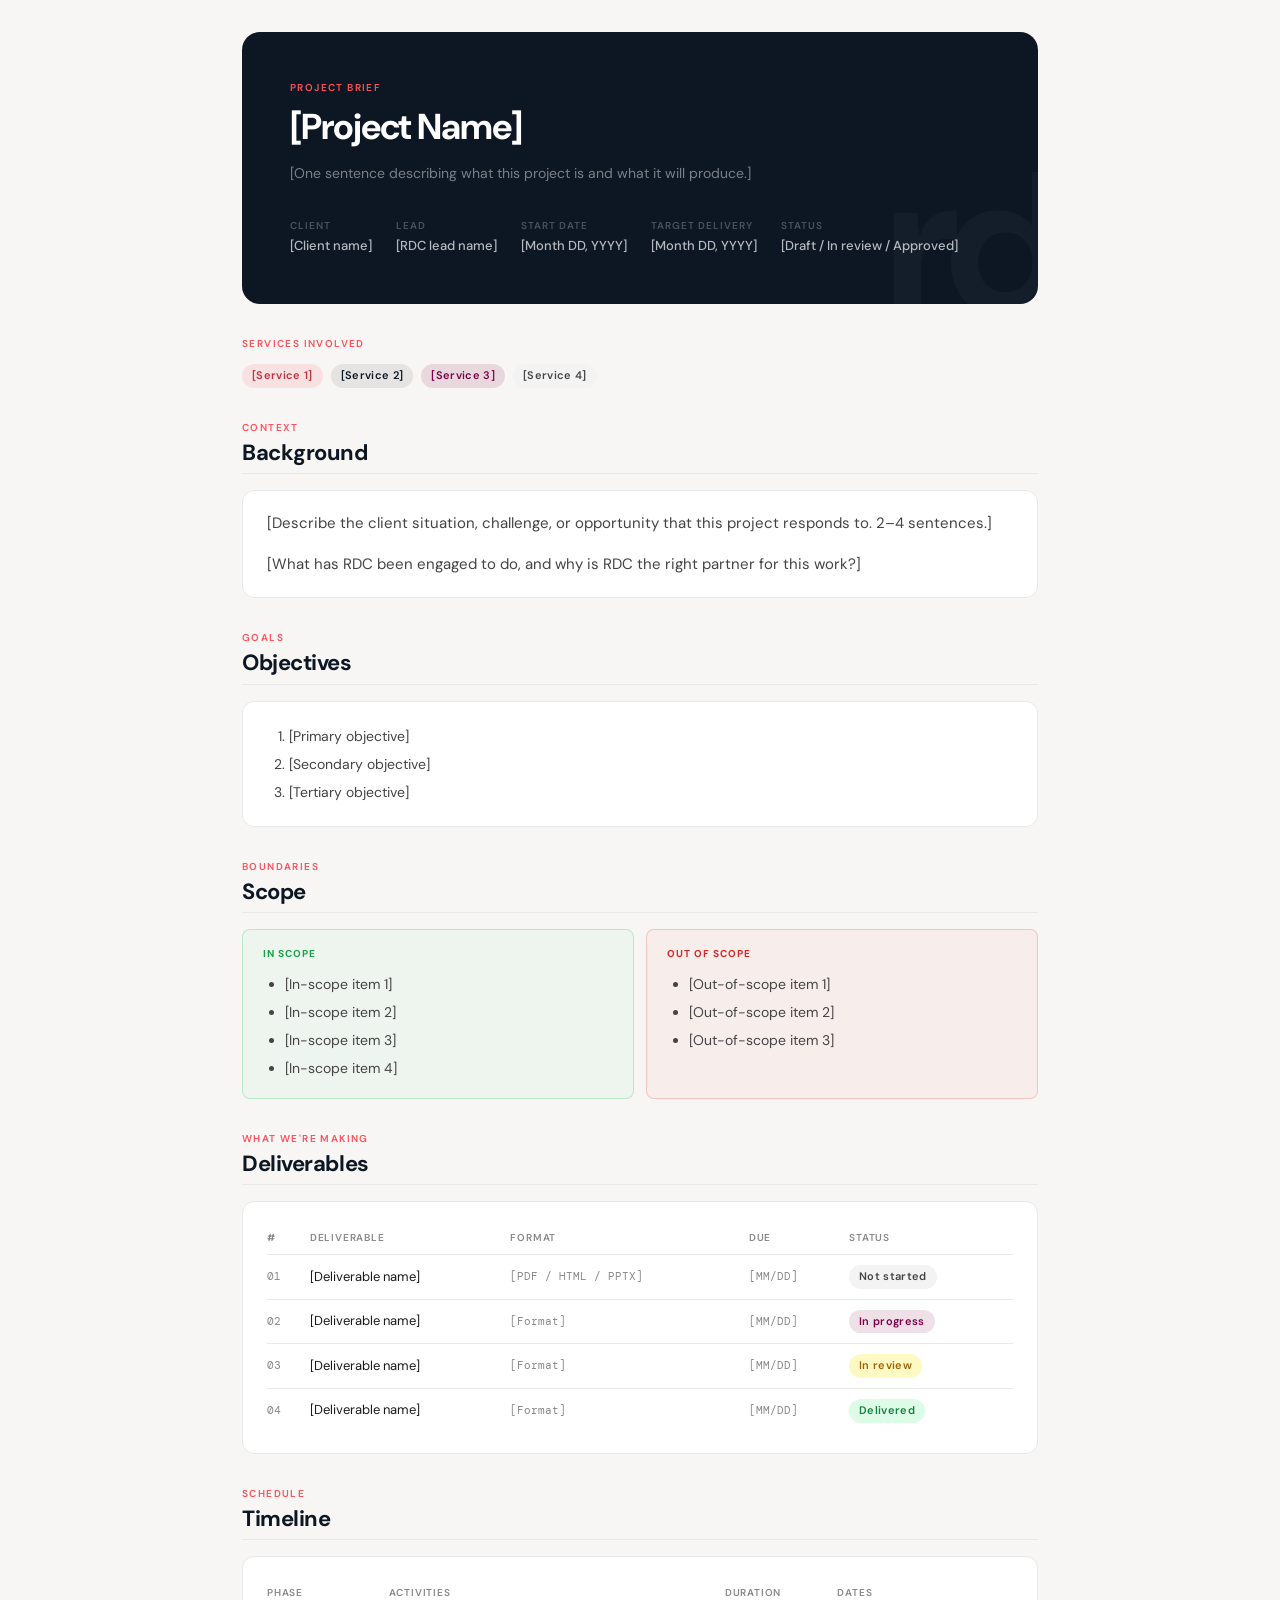
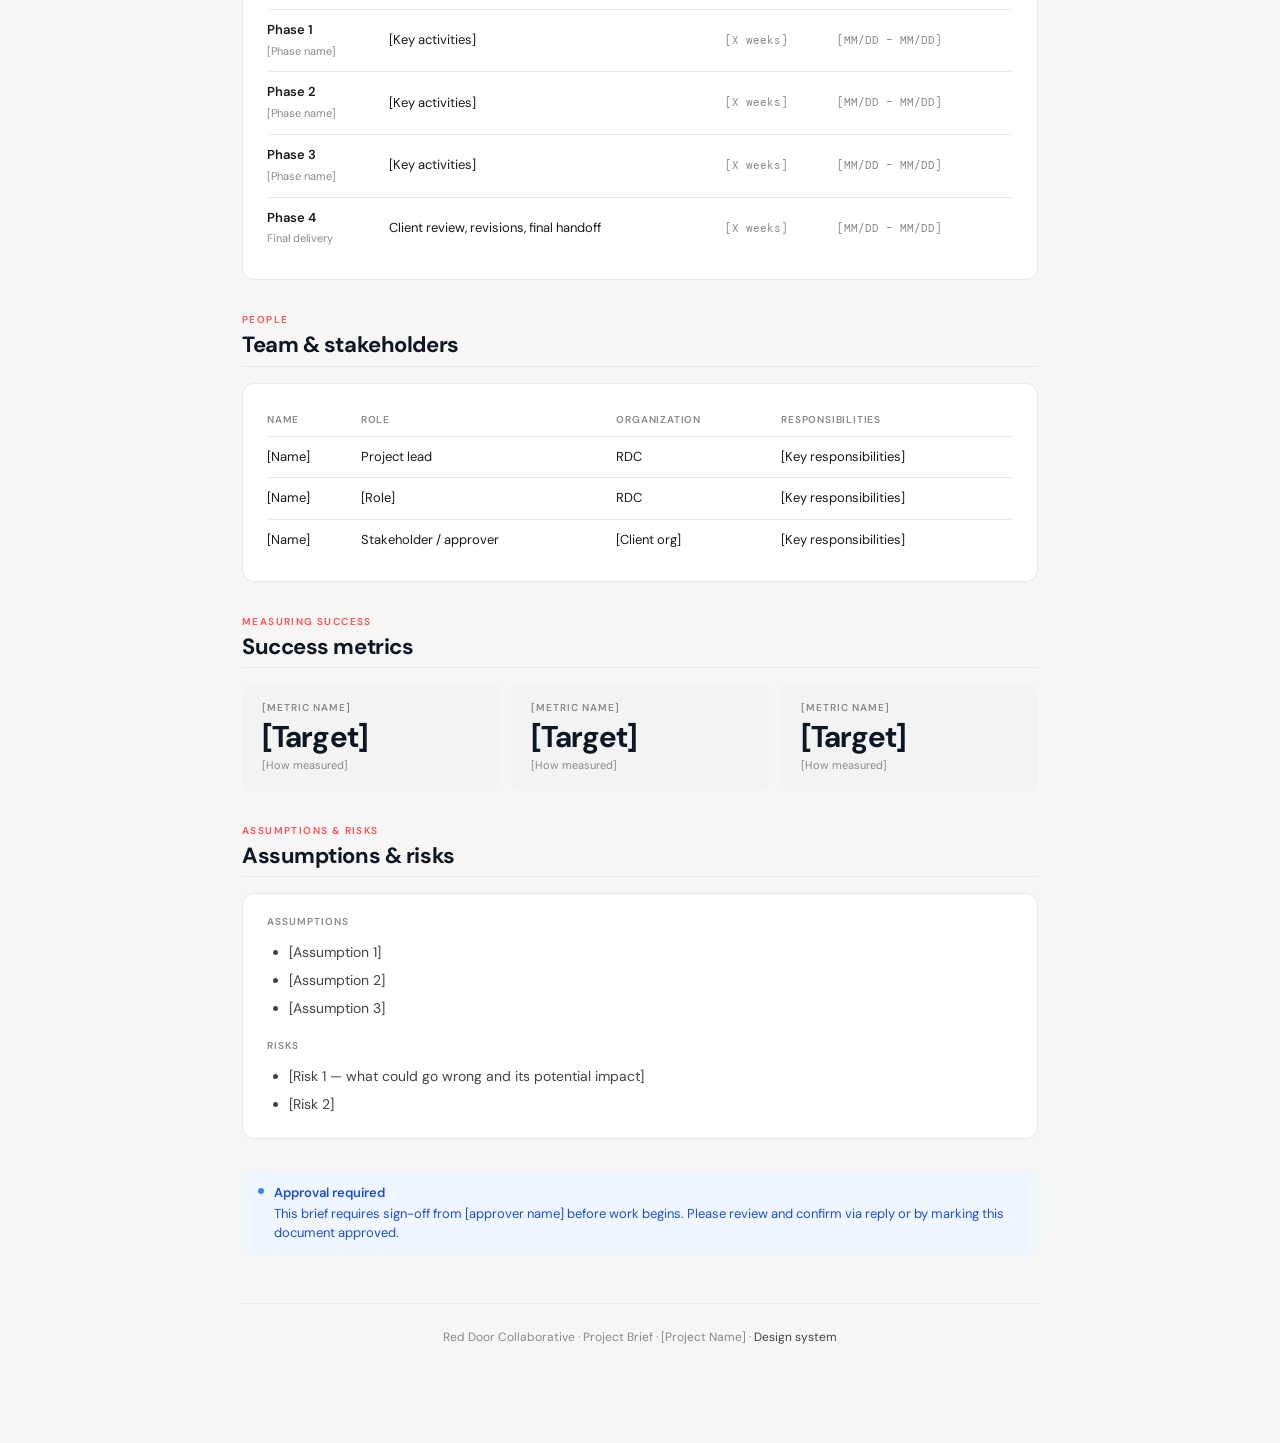
==== templates/brief.html @ 8084f19a "feat: add design system docs and HTML templates" ====
<!DOCTYPE html>
<html lang="en">
<head>
<meta charset="UTF-8">
<meta name="viewport" content="width=device-width, initial-scale=1.0">
<title>[Project Name] — Project Brief · Red Door Collaborative</title>
<link rel="preconnect" href="https://fonts.googleapis.com">
<link rel="preconnect" href="https://fonts.gstatic.com" crossorigin>
<link href="https://fonts.googleapis.com/css2?family=DM+Sans:ital,opsz,wght@0,9..40,300;0,9..40,400;0,9..40,500;0,9..40,600;0,9..40,700;1,9..40,300&family=DM+Mono:wght@400;500&display=swap" rel="stylesheet">
<link rel="stylesheet" href="../css/rdc.css">
</head>
<body>
<div class="wrap-narrow">

  <div class="page-header">
    <div class="eyebrow">Project brief</div>
    <h1 class="page-header-title">[Project Name]</h1>
    <p class="page-header-desc">[One sentence describing what this project is and what it will produce.]</p>
    <div class="header-meta">
      <div class="header-meta-item"><span class="header-meta-label">Client</span><span class="header-meta-value">[Client name]</span></div>
      <div class="header-meta-item"><span class="header-meta-label">Lead</span><span class="header-meta-value">[RDC lead name]</span></div>
      <div class="header-meta-item"><span class="header-meta-label">Start date</span><span class="header-meta-value">[Month DD, YYYY]</span></div>
      <div class="header-meta-item"><span class="header-meta-label">Target delivery</span><span class="header-meta-value">[Month DD, YYYY]</span></div>
      <div class="header-meta-item"><span class="header-meta-label">Status</span><span class="header-meta-value">[Draft / In review / Approved]</span></div>
    </div>
  </div>

  <div style="margin-bottom:var(--space-8);">
    <div class="eyebrow" style="margin-bottom:var(--space-3);">Services involved</div>
    <div class="tag-row">
      <span class="badge badge-coral">[Service 1]</span>
      <span class="badge badge-squid">[Service 2]</span>
      <span class="badge badge-wine">[Service 3]</span>
      <span class="badge badge-neutral">[Service 4]</span>
    </div>
  </div>

  <div class="eyebrow" style="margin-bottom:4px;">Context</div>
  <h2 style="font-size:22px;font-weight:700;color:var(--squid);letter-spacing:-0.02em;margin:0 0 16px;padding-bottom:8px;border-bottom:1px solid var(--gray-200);">Background</h2>
  <div class="card" style="margin-bottom:var(--space-8);">
    <p>[Describe the client situation, challenge, or opportunity that this project responds to. 2–4 sentences.]</p>
    <p>[What has RDC been engaged to do, and why is RDC the right partner for this work?]</p>
  </div>

  <div class="eyebrow" style="margin-bottom:4px;">Goals</div>
  <h2 style="font-size:22px;font-weight:700;color:var(--squid);letter-spacing:-0.02em;margin:0 0 16px;padding-bottom:8px;border-bottom:1px solid var(--gray-200);">Objectives</h2>
  <div class="card" style="margin-bottom:var(--space-8);">
    <ol style="line-height:2.2;">
      <li>[Primary objective]</li>
      <li>[Secondary objective]</li>
      <li>[Tertiary objective]</li>
    </ol>
  </div>

  <div class="eyebrow" style="margin-bottom:4px;">Boundaries</div>
  <h2 style="font-size:22px;font-weight:700;color:var(--squid);letter-spacing:-0.02em;margin:0 0 16px;padding-bottom:8px;border-bottom:1px solid var(--gray-200);">Scope</h2>
  <div class="grid-2" style="margin-bottom:var(--space-8);">
    <div class="do-box">
      <div class="do-label">In scope</div>
      <ul style="line-height:2.1;margin-top:4px;">
        <li>[In-scope item 1]</li>
        <li>[In-scope item 2]</li>
        <li>[In-scope item 3]</li>
        <li>[In-scope item 4]</li>
      </ul>
    </div>
    <div class="dont-box">
      <div class="dont-label">Out of scope</div>
      <ul style="line-height:2.1;margin-top:4px;">
        <li>[Out-of-scope item 1]</li>
        <li>[Out-of-scope item 2]</li>
        <li>[Out-of-scope item 3]</li>
      </ul>
    </div>
  </div>

  <div class="eyebrow" style="margin-bottom:4px;">What we're making</div>
  <h2 style="font-size:22px;font-weight:700;color:var(--squid);letter-spacing:-0.02em;margin:0 0 16px;padding-bottom:8px;border-bottom:1px solid var(--gray-200);">Deliverables</h2>
  <div class="card" style="margin-bottom:var(--space-8);">
    <table class="table-rdc">
      <thead><tr><th>#</th><th>Deliverable</th><th>Format</th><th>Due</th><th>Status</th></tr></thead>
      <tbody>
        <tr><td class="mono">01</td><td>[Deliverable name]</td><td class="mono">[PDF / HTML / PPTX]</td><td class="mono">[MM/DD]</td><td><span class="badge badge-neutral">Not started</span></td></tr>
        <tr><td class="mono">02</td><td>[Deliverable name]</td><td class="mono">[Format]</td><td class="mono">[MM/DD]</td><td><span class="badge badge-wine">In progress</span></td></tr>
        <tr><td class="mono">03</td><td>[Deliverable name]</td><td class="mono">[Format]</td><td class="mono">[MM/DD]</td><td><span class="badge badge-warning">In review</span></td></tr>
        <tr><td class="mono">04</td><td>[Deliverable name]</td><td class="mono">[Format]</td><td class="mono">[MM/DD]</td><td><span class="badge badge-success">Delivered</span></td></tr>
      </tbody>
    </table>
  </div>

  <div class="eyebrow" style="margin-bottom:4px;">Schedule</div>
  <h2 style="font-size:22px;font-weight:700;color:var(--squid);letter-spacing:-0.02em;margin:0 0 16px;padding-bottom:8px;border-bottom:1px solid var(--gray-200);">Timeline</h2>
  <div class="card" style="margin-bottom:var(--space-8);">
    <table class="table-rdc">
      <thead><tr><th>Phase</th><th>Activities</th><th>Duration</th><th>Dates</th></tr></thead>
      <tbody>
        <tr><td><strong>Phase 1</strong><br><span style="font-size:11px;color:var(--gray-500);">[Phase name]</span></td><td>[Key activities]</td><td class="mono">[X weeks]</td><td class="mono">[MM/DD – MM/DD]</td></tr>
        <tr><td><strong>Phase 2</strong><br><span style="font-size:11px;color:var(--gray-500);">[Phase name]</span></td><td>[Key activities]</td><td class="mono">[X weeks]</td><td class="mono">[MM/DD – MM/DD]</td></tr>
        <tr><td><strong>Phase 3</strong><br><span style="font-size:11px;color:var(--gray-500);">[Phase name]</span></td><td>[Key activities]</td><td class="mono">[X weeks]</td><td class="mono">[MM/DD – MM/DD]</td></tr>
        <tr><td><strong>Phase 4</strong><br><span style="font-size:11px;color:var(--gray-500);">Final delivery</span></td><td>Client review, revisions, final handoff</td><td class="mono">[X weeks]</td><td class="mono">[MM/DD – MM/DD]</td></tr>
      </tbody>
    </table>
  </div>

  <div class="eyebrow" style="margin-bottom:4px;">People</div>
  <h2 style="font-size:22px;font-weight:700;color:var(--squid);letter-spacing:-0.02em;margin:0 0 16px;padding-bottom:8px;border-bottom:1px solid var(--gray-200);">Team &amp; stakeholders</h2>
  <div class="card" style="margin-bottom:var(--space-8);">
    <table class="table-rdc">
      <thead><tr><th>Name</th><th>Role</th><th>Organization</th><th>Responsibilities</th></tr></thead>
      <tbody>
        <tr><td>[Name]</td><td>Project lead</td><td>RDC</td><td>[Key responsibilities]</td></tr>
        <tr><td>[Name]</td><td>[Role]</td><td>RDC</td><td>[Key responsibilities]</td></tr>
        <tr><td>[Name]</td><td>Stakeholder / approver</td><td>[Client org]</td><td>[Key responsibilities]</td></tr>
      </tbody>
    </table>
  </div>

  <div class="eyebrow" style="margin-bottom:4px;">Measuring success</div>
  <h2 style="font-size:22px;font-weight:700;color:var(--squid);letter-spacing:-0.02em;margin:0 0 16px;padding-bottom:8px;border-bottom:1px solid var(--gray-200);">Success metrics</h2>
  <div class="grid-3" style="margin-bottom:var(--space-8);">
    <div class="metric-card"><div class="metric-label">[Metric name]</div><div class="metric-value">[Target]</div><div class="metric-sub">[How measured]</div></div>
    <div class="metric-card"><div class="metric-label">[Metric name]</div><div class="metric-value">[Target]</div><div class="metric-sub">[How measured]</div></div>
    <div class="metric-card"><div class="metric-label">[Metric name]</div><div class="metric-value">[Target]</div><div class="metric-sub">[How measured]</div></div>
  </div>

  <div class="eyebrow" style="margin-bottom:4px;">Assumptions &amp; risks</div>
  <h2 style="font-size:22px;font-weight:700;color:var(--squid);letter-spacing:-0.02em;margin:0 0 16px;padding-bottom:8px;border-bottom:1px solid var(--gray-200);">Assumptions &amp; risks</h2>
  <div class="card" style="margin-bottom:var(--space-8);">
    <div style="margin-bottom:var(--space-4);">
      <div style="font-size:10px;font-weight:600;letter-spacing:0.1em;text-transform:uppercase;color:var(--gray-500);margin-bottom:var(--space-2);">Assumptions</div>
      <ul style="line-height:2.1;"><li>[Assumption 1]</li><li>[Assumption 2]</li><li>[Assumption 3]</li></ul>
    </div>
    <div>
      <div style="font-size:10px;font-weight:600;letter-spacing:0.1em;text-transform:uppercase;color:var(--gray-500);margin-bottom:var(--space-2);">Risks</div>
      <ul style="line-height:2.1;"><li>[Risk 1 — what could go wrong and its potential impact]</li><li>[Risk 2]</li></ul>
    </div>
  </div>

  <div class="alert alert-info" style="margin-bottom:var(--space-8);">
    <div class="alert-dot"></div>
    <div class="alert-body">
      <div class="alert-title">Approval required</div>
      This brief requires sign-off from [approver name] before work begins. Please review and confirm via reply or by marking this document approved.
    </div>
  </div>

  <div class="page-footer">
    Red Door Collaborative &middot; Project Brief &middot; [Project Name] &middot; <a href="../index.html">Design system</a>
  </div>

</div>
</body>
</html>
---- css/rdc.css ----
/* ================================================================
   RED DOOR COLLABORATIVE — DESIGN SYSTEM
   rdc.css v1.0

   Usage in any HTML file:
     <link rel="preconnect" href="https://fonts.googleapis.com">
     <link rel="preconnect" href="https://fonts.gstatic.com" crossorigin>
     <link href="https://fonts.googleapis.com/css2?family=DM+Sans:ital,opsz,wght@0,9..40,300;0,9..40,400;0,9..40,500;0,9..40,600;0,9..40,700;1,9..40,300&family=DM+Mono:wght@400;500&display=swap" rel="stylesheet">
     <link rel="stylesheet" href="path/to/css/rdc.css">

   Typeface note:
     Brand typeface is Suisse Int'l (Swiss Typefaces, licensed).
     DM Sans is the approved Google Fonts substitute for HTML deliverables.
     Proxima Nova (Adobe Fonts) is the secondary approved digital face.
================================================================ */


/* ——————————————————————————————————————————
   1. TOKENS
—————————————————————————————————————————— */
:root {
  /* Brand colors */
  --coral:  #FF4F58;
  --squid:  #0D1724;
  --wine:   #7F0046;
  --mist:   #ABDCE0;
  --white:  #FFFFFF;

  /* Neutral scale */
  --gray-50:  #FAFAFA;
  --gray-100: #F3F3F3;
  --gray-200: #E8E8E8;
  --gray-300: #D0D0D0;
  --gray-500: #888888;
  --gray-700: #444444;
  --gray-900: #1A1A1A;

  /* Page background */
  --page-bg: #F7F6F4;

  /* Typography */
  --font-sans: 'DM Sans', 'Suisse Int\'l', system-ui, -apple-system, sans-serif;
  --font-mono: 'DM Mono', 'Suisse Mono', ui-monospace, monospace;

  /* Spacing (8pt base grid, 4px increments) */
  --space-1:  4px;
  --space-2:  8px;
  --space-3:  12px;
  --space-4:  16px;
  --space-5:  20px;
  --space-6:  24px;
  --space-8:  32px;
  --space-10: 40px;
  --space-12: 48px;
  --space-16: 64px;
  --space-20: 80px;
  --space-24: 96px;

  /* Border radius */
  --radius-sm:   4px;
  --radius-md:   8px;
  --radius-lg:   12px;
  --radius-xl:   18px;
  --radius-2xl:  24px;
  --radius-pill: 999px;

  /* Shadows */
  --shadow-sm: 0 1px 3px rgba(13, 23, 36, 0.08);
  --shadow-md: 0 4px 12px rgba(13, 23, 36, 0.10);
  --shadow-lg: 0 8px 24px rgba(13, 23, 36, 0.12);

  /* Layout */
  --sidebar-w:   220px;
  --content-max: 860px;
  --page-max:    1280px;
}


/* ——————————————————————————————————————————
   2. RESET
—————————————————————————————————————————— */
*, *::before, *::after {
  box-sizing: border-box;
  margin: 0;
  padding: 0;
}

html {
  scroll-behavior: smooth;
}


/* ——————————————————————————————————————————
   3. BASE
—————————————————————————————————————————— */
body {
  font-family: var(--font-sans);
  background: var(--page-bg);
  color: var(--gray-900);
  line-height: 1.6;
  min-height: 100vh;
  -webkit-font-smoothing: antialiased;
  -moz-osx-font-smoothing: grayscale;
}


/* ——————————————————————————————————————————
   4. TYPOGRAPHY
—————————————————————————————————————————— */
h1, h2, h3, h4, h5, h6 {
  font-family: var(--font-sans);
  color: var(--squid);
  line-height: 1.15;
  letter-spacing: -0.02em;
  font-weight: 700;
}

h1 { font-size: clamp(28px, 4vw, 42px); }
h2 { font-size: clamp(22px, 3vw, 32px); font-weight: 600; }
h3 { font-size: 20px; font-weight: 600; letter-spacing: -0.01em; }
h4 { font-size: 16px; font-weight: 600; letter-spacing: -0.01em; }
h5 { font-size: 14px; font-weight: 600; letter-spacing: 0; }
h6 {
  font-size: 11px;
  font-weight: 600;
  text-transform: uppercase;
  letter-spacing: 0.1em;
  color: var(--gray-500);
}

p {
  font-size: 15px;
  line-height: 1.7;
  color: var(--gray-700);
}
p + p { margin-top: 1em; }

a {
  color: var(--coral);
  text-decoration: none;
}
a:hover { text-decoration: underline; }

strong { font-weight: 600; color: var(--gray-900); }
em { font-style: italic; }

ul, ol { padding-left: 1.4em; }
li {
  font-size: 14px;
  line-height: 2;
  color: var(--gray-700);
}

code {
  font-family: var(--font-mono);
  font-size: 0.875em;
  background: var(--gray-100);
  border-radius: var(--radius-sm);
  padding: 2px 6px;
  color: var(--wine);
}

pre {
  font-family: var(--font-mono);
  font-size: 13px;
  background: var(--gray-100);
  border-radius: var(--radius-md);
  padding: var(--space-4);
  overflow-x: auto;
  line-height: 1.6;
}

blockquote {
  border-left: 3px solid var(--coral);
  padding: var(--space-2) var(--space-4);
  background: rgba(255, 79, 88, 0.04);
  border-radius: 0 var(--radius-sm) var(--radius-sm) 0;
  font-size: 15px;
  color: var(--gray-700);
  margin: var(--space-4) 0;
}

hr {
  border: none;
  border-top: 1px solid var(--gray-200);
}

/* ——— Typography utilities ——— */

.eyebrow {
  font-size: 10px;
  font-weight: 600;
  letter-spacing: 0.14em;
  text-transform: uppercase;
  color: var(--coral);
}

.mono {
  font-family: var(--font-mono);
  font-size: 11px;
  color: var(--gray-500);
}

.text-muted { color: var(--gray-500); }
.text-squid { color: var(--squid); }
.text-coral { color: var(--coral); }
.text-wine  { color: var(--wine); }
.text-sm    { font-size: 13px; }
.text-xs    { font-size: 11px; }


/* ——————————————————————————————————————————
   5. LAYOUT
—————————————————————————————————————————— */

/* Centered wrapper */
.wrap {
  max-width: var(--page-max);
  margin: 0 auto;
  padding: var(--space-8) var(--space-8) var(--space-24);
}

.wrap-narrow {
  max-width: var(--content-max);
  margin: 0 auto;
  padding: var(--space-8) var(--space-8) var(--space-24);
}

/* Sidebar layout — for long-form documents */
.sidebar {
  position: fixed;
  top: 0; left: 0;
  width: var(--sidebar-w);
  height: 100vh;
  background: var(--squid);
  padding: 2rem 1.5rem;
  display: flex;
  flex-direction: column;
  overflow-y: auto;
  z-index: 100;
}

.sidebar-content {
  margin-left: var(--sidebar-w);
  width: calc(100% - var(--sidebar-w));
  min-width: 0;
  padding: 3rem 4rem 6rem;
}

.sidebar-inner {
  max-width: var(--content-max);
}

/* Grids */
.grid-2    { display: grid; grid-template-columns: repeat(2, minmax(0, 1fr)); gap: var(--space-3); }
.grid-3    { display: grid; grid-template-columns: repeat(3, minmax(0, 1fr)); gap: var(--space-3); }
.grid-4    { display: grid; grid-template-columns: repeat(4, minmax(0, 1fr)); gap: var(--space-3); }
.grid-auto { display: grid; grid-template-columns: repeat(auto-fit, minmax(280px, 1fr)); gap: var(--space-4); }

/* Flex utilities */
.flex        { display: flex; }
.flex-center { display: flex; align-items: center; }
.gap-2 { gap: var(--space-2); }
.gap-3 { gap: var(--space-3); }
.gap-4 { gap: var(--space-4); }

/* Divider */
.divider {
  border: none;
  border-top: 1px solid var(--gray-200);
  margin: var(--space-12) 0;
}

/* Section structure (for long-form docs) */
.section        { margin-bottom: 5rem; scroll-margin-top: 2rem; }
.section-eyebrow { font-size: 10px; font-weight: 600; letter-spacing: 0.14em; text-transform: uppercase; color: var(--coral); margin-bottom: 0.5rem; }
.section-title  { font-size: 30px; font-weight: 700; letter-spacing: -0.025em; color: var(--squid); margin-bottom: 0.6rem; line-height: 1.1; }
.section-desc   { font-size: 15px; color: var(--gray-500); line-height: 1.7; max-width: 560px; margin-bottom: 2.5rem; }
.subsection       { margin-bottom: 2.5rem; }
.subsection-label { font-size: 10px; font-weight: 600; letter-spacing: 0.1em; text-transform: uppercase; color: var(--gray-500); margin-bottom: 1rem; padding-bottom: 8px; border-bottom: 1px solid var(--gray-200); }


/* ——————————————————————————————————————————
   6. PAGE PATTERNS
—————————————————————————————————————————— */

/* ——— Dark hero header ——— */
.page-header {
  background: var(--squid);
  border-radius: var(--radius-xl);
  padding: 3rem;
  margin-bottom: var(--space-8);
  position: relative;
  overflow: hidden;
}

.page-header::before {
  content: 'rd';
  position: absolute;
  right: -20px;
  bottom: -40px;
  font-size: 200px;
  font-weight: 700;
  color: rgba(255, 255, 255, 0.03);
  letter-spacing: -0.05em;
  line-height: 1;
  pointer-events: none;
  font-family: var(--font-sans);
  user-select: none;
}

.page-header .eyebrow    { color: var(--coral); margin-bottom: 0.75rem; }
.page-header-title       { font-size: clamp(26px, 4vw, 36px); font-weight: 700; letter-spacing: -0.03em; color: #fff; line-height: 1.05; margin-bottom: 1rem; }
.page-header-desc        { font-size: 14px; color: rgba(255, 255, 255, 0.45); line-height: 1.7; max-width: 480px; }

/* Header metadata strip */
.header-meta       { display: flex; gap: 1.5rem; margin-top: 2rem; flex-wrap: wrap; }
.header-meta-item  { display: flex; flex-direction: column; gap: 2px; }
.header-meta-label { font-size: 10px; font-weight: 600; letter-spacing: 0.1em; text-transform: uppercase; color: rgba(255, 255, 255, 0.25); }
.header-meta-value { font-size: 13px; font-weight: 500; color: rgba(255, 255, 255, 0.7); }

/* ——— Logo mark ——— */
.logo-mark {
  width: 36px; height: 36px;
  border-radius: 50%;
  background: var(--wine);
  display: flex; align-items: center; justify-content: center;
  font-size: 13px; font-weight: 700;
  color: var(--coral);
  letter-spacing: -0.02em;
  flex-shrink: 0;
}

.logo-text {
  font-size: 12px;
  font-weight: 600;
  color: rgba(255, 255, 255, 0.9);
  line-height: 1.3;
}

.logo-text span {
  display: block;
  font-weight: 300;
  font-size: 10px;
  color: rgba(255, 255, 255, 0.4);
  letter-spacing: 0.08em;
  text-transform: uppercase;
  margin-top: 1px;
}

/* ——— Sidebar navigation ——— */
.sidebar-logo {
  display: flex; align-items: center; gap: 10px;
  margin-bottom: 2.5rem;
  text-decoration: none;
}
.sidebar-logo:hover { text-decoration: none; }

.sidebar-version {
  margin-top: auto;
  padding-top: 2rem;
  font-size: 10px;
  color: rgba(255, 255, 255, 0.2);
  letter-spacing: 0.05em;
}

.nav-section-label {
  font-size: 9px; font-weight: 600;
  letter-spacing: 0.14em;
  text-transform: uppercase;
  color: rgba(255, 255, 255, 0.25);
  margin: 1.5rem 0 0.5rem;
  padding-left: 2px;
}

.nav-link {
  display: block;
  font-size: 13px; font-weight: 400;
  color: rgba(255, 255, 255, 0.55);
  text-decoration: none;
  padding: 5px 8px;
  border-radius: var(--radius-sm);
  margin-bottom: 1px;
  transition: color 0.15s, background 0.15s;
}

.nav-link:hover {
  color: rgba(255, 255, 255, 0.95);
  background: rgba(255, 255, 255, 0.06);
  text-decoration: none;
}

.nav-link.active {
  color: var(--coral);
  background: rgba(255, 79, 88, 0.12);
  font-weight: 500;
}

/* ——— Page footer ——— */
.page-footer {
  margin-top: var(--space-12);
  padding-top: var(--space-6);
  border-top: 1px solid var(--gray-200);
  font-size: 12px;
  color: var(--gray-500);
  text-align: center;
}
.page-footer a { color: var(--gray-700); }
.page-footer a:hover { color: var(--coral); text-decoration: none; }


/* ——————————————————————————————————————————
   7. COMPONENTS — BUTTONS
—————————————————————————————————————————— */
.btn {
  font-family: var(--font-sans);
  font-size: 13px; font-weight: 600;
  padding: 9px 22px;
  border-radius: var(--radius-pill);
  border: none;
  cursor: pointer;
  letter-spacing: 0.01em;
  transition: transform 0.12s, box-shadow 0.12s, opacity 0.12s;
  display: inline-flex; align-items: center; gap: 6px;
  text-decoration: none;
  white-space: nowrap;
  line-height: 1;
}

.btn:hover { transform: translateY(-1px); box-shadow: var(--shadow-sm); text-decoration: none; }
.btn:active { transform: translateY(0); box-shadow: none; }
.btn:disabled, .btn[disabled] { opacity: 0.45; cursor: not-allowed; transform: none; }

/* Filled variants */
.btn-primary { background: var(--coral); color: #fff; }
.btn-dark    { background: var(--squid); color: #fff; }
.btn-wine    { background: var(--wine);  color: #fff; }

/* Outlined variants */
.btn-outline-coral { background: transparent; color: var(--coral); border: 1.5px solid var(--coral); }
.btn-outline-dark  { background: transparent; color: var(--squid); border: 1.5px solid var(--squid); }
.btn-ghost         { background: transparent; color: var(--gray-500); border: 1px solid var(--gray-300); }

/* Sizes */
.btn-sm { font-size: 11px; padding: 6px 14px; }
.btn-lg { font-size: 15px; padding: 12px 30px; }


/* ——————————————————————————————————————————
   8. COMPONENTS — BADGES & TAGS
—————————————————————————————————————————— */
.badge {
  display: inline-flex; align-items: center;
  font-size: 11px; font-weight: 600;
  padding: 3px 10px;
  border-radius: var(--radius-pill);
  letter-spacing: 0.03em;
}

.badge-coral   { background: rgba(255, 79, 88, 0.12);   color: #C13040; }
.badge-squid   { background: rgba(13, 23, 36, 0.08);    color: var(--squid); }
.badge-wine    { background: rgba(127, 0, 70, 0.12);    color: var(--wine); }
.badge-mist    { background: rgba(171, 220, 224, 0.35); color: #3a7a84; }
.badge-success { background: #dcfce7; color: #15803d; }
.badge-warning { background: #fef9c3; color: #a16207; }
.badge-neutral { background: var(--gray-100); color: var(--gray-700); }

.tag-row { display: flex; flex-wrap: wrap; gap: 8px; }


/* ——————————————————————————————————————————
   9. COMPONENTS — CARDS
—————————————————————————————————————————— */

/* Base card */
.card {
  background: var(--white);
  border: 1px solid var(--gray-200);
  border-radius: var(--radius-lg);
  padding: 1.25rem 1.5rem;
}

/* Doc card — link card with colored top bar */
.doc-card {
  background: var(--white);
  border: 1px solid var(--gray-200);
  border-radius: var(--radius-lg);
  overflow: hidden;
  transition: transform 0.12s, box-shadow 0.12s;
  text-decoration: none;
  color: inherit;
  display: block;
}
.doc-card:hover { transform: translateY(-2px); box-shadow: var(--shadow-md); text-decoration: none; }
.doc-card-bar   { height: 4px; background: var(--coral); }
.doc-card-body  { padding: 20px 24px; }
.doc-card .eyebrow { margin-bottom: 6px; }
.doc-card h3    { margin: 0 0 6px; font-size: 17px; font-weight: 600; color: var(--squid); }
.doc-card p     { margin: 0; font-size: 13px; color: var(--gray-500); line-height: 1.5; }
.doc-card-lock  {
  margin-top: 12px;
  font-size: 11px; font-weight: 600;
  color: var(--gray-700);
  display: inline-flex; align-items: center; gap: 6px;
}
.doc-card-lock::before {
  content: '';
  display: inline-block;
  width: 8px; height: 8px;
  background: var(--coral);
  border-radius: 50%;
}
.doc-card-open::before { background: #15803d; }

/* Content card — editorial use */
.content-card       { background: var(--white); border: 1px solid var(--gray-200); border-radius: var(--radius-lg); overflow: hidden; }
.content-card-bar   { height: 4px; }
.content-card-body  { padding: 1.25rem 1.5rem; }
.content-card-eyebrow { font-size: 10px; font-weight: 600; letter-spacing: 0.1em; text-transform: uppercase; color: var(--coral); margin-bottom: 5px; }
.content-card-title { font-size: 16px; font-weight: 600; letter-spacing: -0.01em; color: var(--squid); margin-bottom: 7px; line-height: 1.3; }
.content-card-copy  { font-size: 13px; color: var(--gray-500); line-height: 1.6; margin-bottom: 1rem; }

/* Metric card — dashboards and summaries */
.metric-card  { background: var(--gray-100); border-radius: var(--radius-md); padding: 1rem 1.25rem; }
.metric-label { font-size: 10px; font-weight: 600; letter-spacing: 0.1em; text-transform: uppercase; color: var(--gray-500); margin-bottom: 6px; }
.metric-value { font-size: 30px; font-weight: 700; letter-spacing: -0.03em; color: var(--squid); line-height: 1; }
.metric-delta { font-size: 11px; font-weight: 600; color: #15803d; margin-top: 5px; }
.metric-sub   { font-size: 11px; color: var(--gray-500); margin-top: 5px; }


/* ——————————————————————————————————————————
   10. COMPONENTS — FORMS
—————————————————————————————————————————— */
.form-group { margin-bottom: var(--space-4); }

.form-label {
  font-size: 12px; font-weight: 600;
  color: var(--gray-500);
  margin-bottom: 5px;
  display: block;
  letter-spacing: 0.02em;
}

.input-rdc {
  font-family: var(--font-sans);
  font-size: 14px;
  width: 100%;
  padding: 9px 14px;
  border: 1px solid var(--gray-300);
  border-radius: var(--radius-md);
  background: var(--white);
  color: var(--gray-900);
  outline: none;
  transition: border-color 0.15s, box-shadow 0.15s;
}
.input-rdc::placeholder { color: var(--gray-300); }
.input-rdc:focus        { border-color: var(--coral); box-shadow: 0 0 0 3px rgba(255, 79, 88, 0.12); }

.select-rdc {
  font-family: var(--font-sans);
  font-size: 14px;
  width: 100%;
  padding: 9px 14px;
  border: 1px solid var(--gray-300);
  border-radius: var(--radius-md);
  background: var(--white);
  color: var(--gray-900);
  outline: none;
  appearance: none;
  cursor: pointer;
  transition: border-color 0.15s;
}
.select-rdc:focus { border-color: var(--coral); box-shadow: 0 0 0 3px rgba(255, 79, 88, 0.12); }


/* ——————————————————————————————————————————
   11. COMPONENTS — ALERTS
—————————————————————————————————————————— */
.alert {
  display: flex; gap: 10px;
  padding: 12px 16px;
  border-radius: var(--radius-md);
  align-items: flex-start;
}
.alert + .alert { margin-top: 8px; }

.alert-dot   { width: 6px; height: 6px; border-radius: 50%; margin-top: 5px; flex-shrink: 0; }
.alert-body  { font-size: 13px; line-height: 1.5; }
.alert-title { font-weight: 600; margin-bottom: 1px; }

.alert-coral   { background: rgba(255, 79, 88, 0.08); color: #C13040; }
.alert-coral .alert-dot { background: var(--coral); }

.alert-info    { background: #eff6ff; color: #1d4ed8; }
.alert-info .alert-dot { background: #3b82f6; }

.alert-success { background: #f0fdf4; color: #15803d; }
.alert-success .alert-dot { background: #22c55e; }

.alert-warning { background: #fefce8; color: #a16207; }
.alert-warning .alert-dot { background: #eab308; }

/* Banner variant — left border accent */
.alert-banner {
  border-radius: var(--radius-md);
  border-left: 3px solid var(--coral);
  background: rgba(255, 79, 88, 0.06);
  color: #C13040;
  padding: 14px 18px;
  font-size: 14px;
  line-height: 1.6;
}


/* ——————————————————————————————————————————
   12. COMPONENTS — TABLES
—————————————————————————————————————————— */
.table-rdc {
  width: 100%;
  border-collapse: collapse;
  font-size: 13px;
}

.table-rdc th {
  font-size: 10px; font-weight: 600;
  letter-spacing: 0.08em;
  text-transform: uppercase;
  color: var(--gray-500);
  padding: 8px 12px 8px 0;
  border-bottom: 1px solid var(--gray-200);
  text-align: left;
}

.table-rdc td {
  padding: 10px 12px 10px 0;
  border-bottom: 1px solid var(--gray-200);
  vertical-align: middle;
  color: var(--gray-900);
}

.table-rdc tr:last-child td { border-bottom: none; }
.table-rdc .mono { font-family: var(--font-mono); font-size: 11px; color: var(--gray-500); }

/* Striped rows */
.table-rdc.striped tbody tr:nth-child(even) { background: var(--gray-50); }

/* Color dot — used in tables and swatches */
.color-dot {
  width: 14px; height: 14px;
  border-radius: 3px;
  display: inline-block;
  border: 1px solid var(--gray-200);
  vertical-align: middle;
  margin-right: 8px;
}


/* ——————————————————————————————————————————
   13. COMPONENTS — MISC
—————————————————————————————————————————— */

/* Do / Don't guidance boxes */
.do-dont {
  display: grid;
  grid-template-columns: repeat(2, minmax(0, 1fr));
  gap: var(--space-3);
  margin-bottom: var(--space-4);
}
.do-box {
  border-radius: var(--radius-md);
  padding: 1rem 1.25rem;
  border: 1px solid rgba(34, 197, 94, 0.25);
  background: rgba(34, 197, 94, 0.04);
}
.dont-box {
  border-radius: var(--radius-md);
  padding: 1rem 1.25rem;
  border: 1px solid rgba(239, 68, 68, 0.25);
  background: rgba(239, 68, 68, 0.04);
}
.do-label   { font-size: 10px; font-weight: 700; letter-spacing: 0.1em; text-transform: uppercase; color: #16a34a; margin-bottom: 8px; }
.dont-label { font-size: 10px; font-weight: 700; letter-spacing: 0.1em; text-transform: uppercase; color: #dc2626; margin-bottom: 8px; }
.do-box p, .dont-box p { font-size: 13px; color: var(--gray-700); line-height: 1.55; }

/* Asset / file reference rows */
.asset-row {
  display: flex; justify-content: space-between; align-items: center;
  padding: 12px 0;
  border-bottom: 1px solid var(--gray-200);
  gap: 1rem;
}
.asset-row:last-child { border-bottom: none; }
.asset-name   { font-size: 13px; font-weight: 500; color: var(--gray-900); margin-bottom: 2px; }
.asset-format { font-size: 11px; color: var(--gray-500); }
.asset-path   { font-family: var(--font-mono); font-size: 11px; color: var(--gray-300); text-align: right; }

/* Inline status dot */
.status-dot {
  display: inline-block;
  width: 8px; height: 8px;
  border-radius: 50%;
  margin-right: 6px;
  vertical-align: middle;
}
.status-dot-coral   { background: var(--coral); }
.status-dot-success { background: #22c55e; }
.status-dot-warning { background: #eab308; }
.status-dot-muted   { background: var(--gray-300); }


/* ——————————————————————————————————————————
   14. RESPONSIVE
—————————————————————————————————————————— */
@media (max-width: 1024px) {
  .grid-4 { grid-template-columns: repeat(2, minmax(0, 1fr)); }
}

@media (max-width: 768px) {
  .sidebar {
    position: static;
    width: 100%;
    height: auto;
    padding: 1rem 1.5rem;
    flex-direction: row;
    flex-wrap: wrap;
  }
  .sidebar-version { display: none; }
  .sidebar-content {
    margin-left: 0;
    width: 100%;
    padding: 1.5rem;
  }
  .wrap, .wrap-narrow {
    padding: var(--space-4) var(--space-4) var(--space-16);
  }
  .grid-2, .grid-3, .grid-4 { grid-template-columns: 1fr; }
  .grid-auto { grid-template-columns: 1fr; }
  .do-dont { grid-template-columns: 1fr; }
  .page-header { padding: 1.5rem; }
  .page-header-title { font-size: 26px; }
  .header-meta { gap: 1rem; }
}

@media (max-width: 480px) {
  h1 { font-size: 26px; }
  h2 { font-size: 22px; }
  .section-title { font-size: 24px; }
}
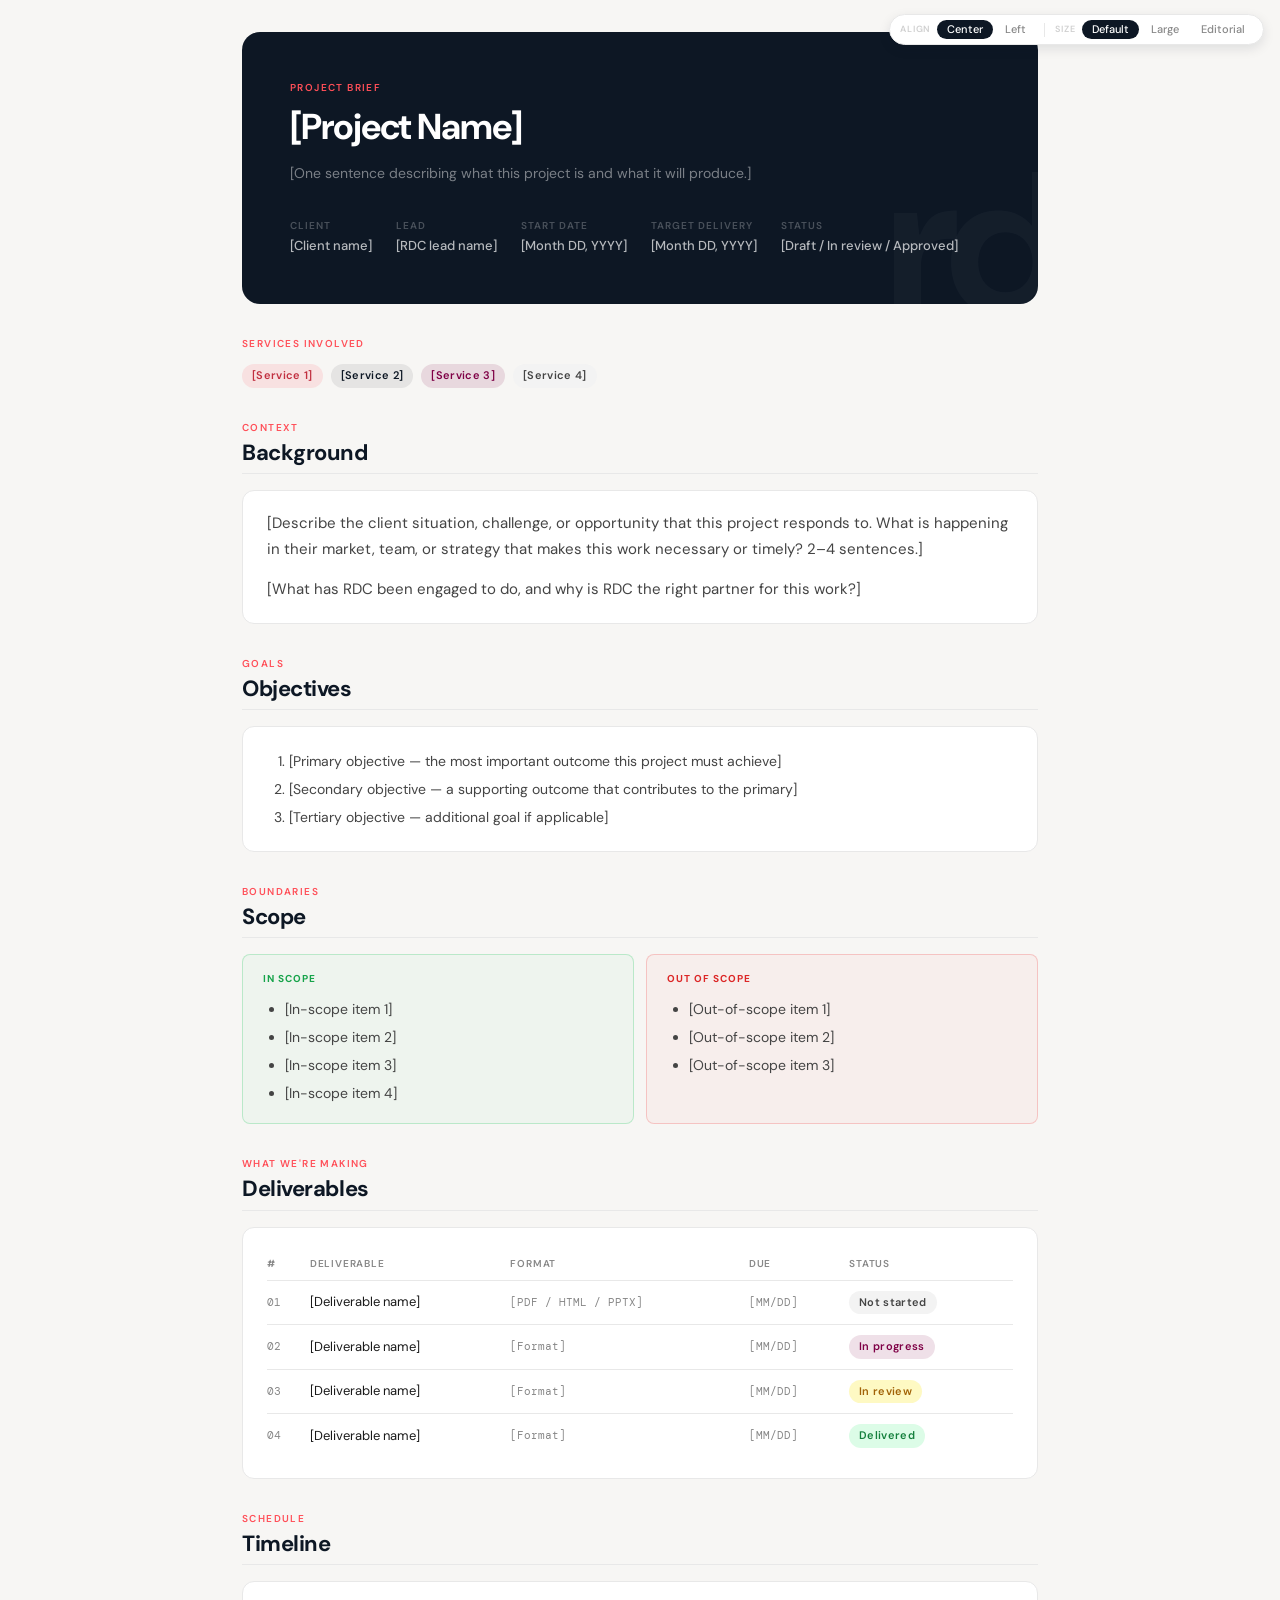
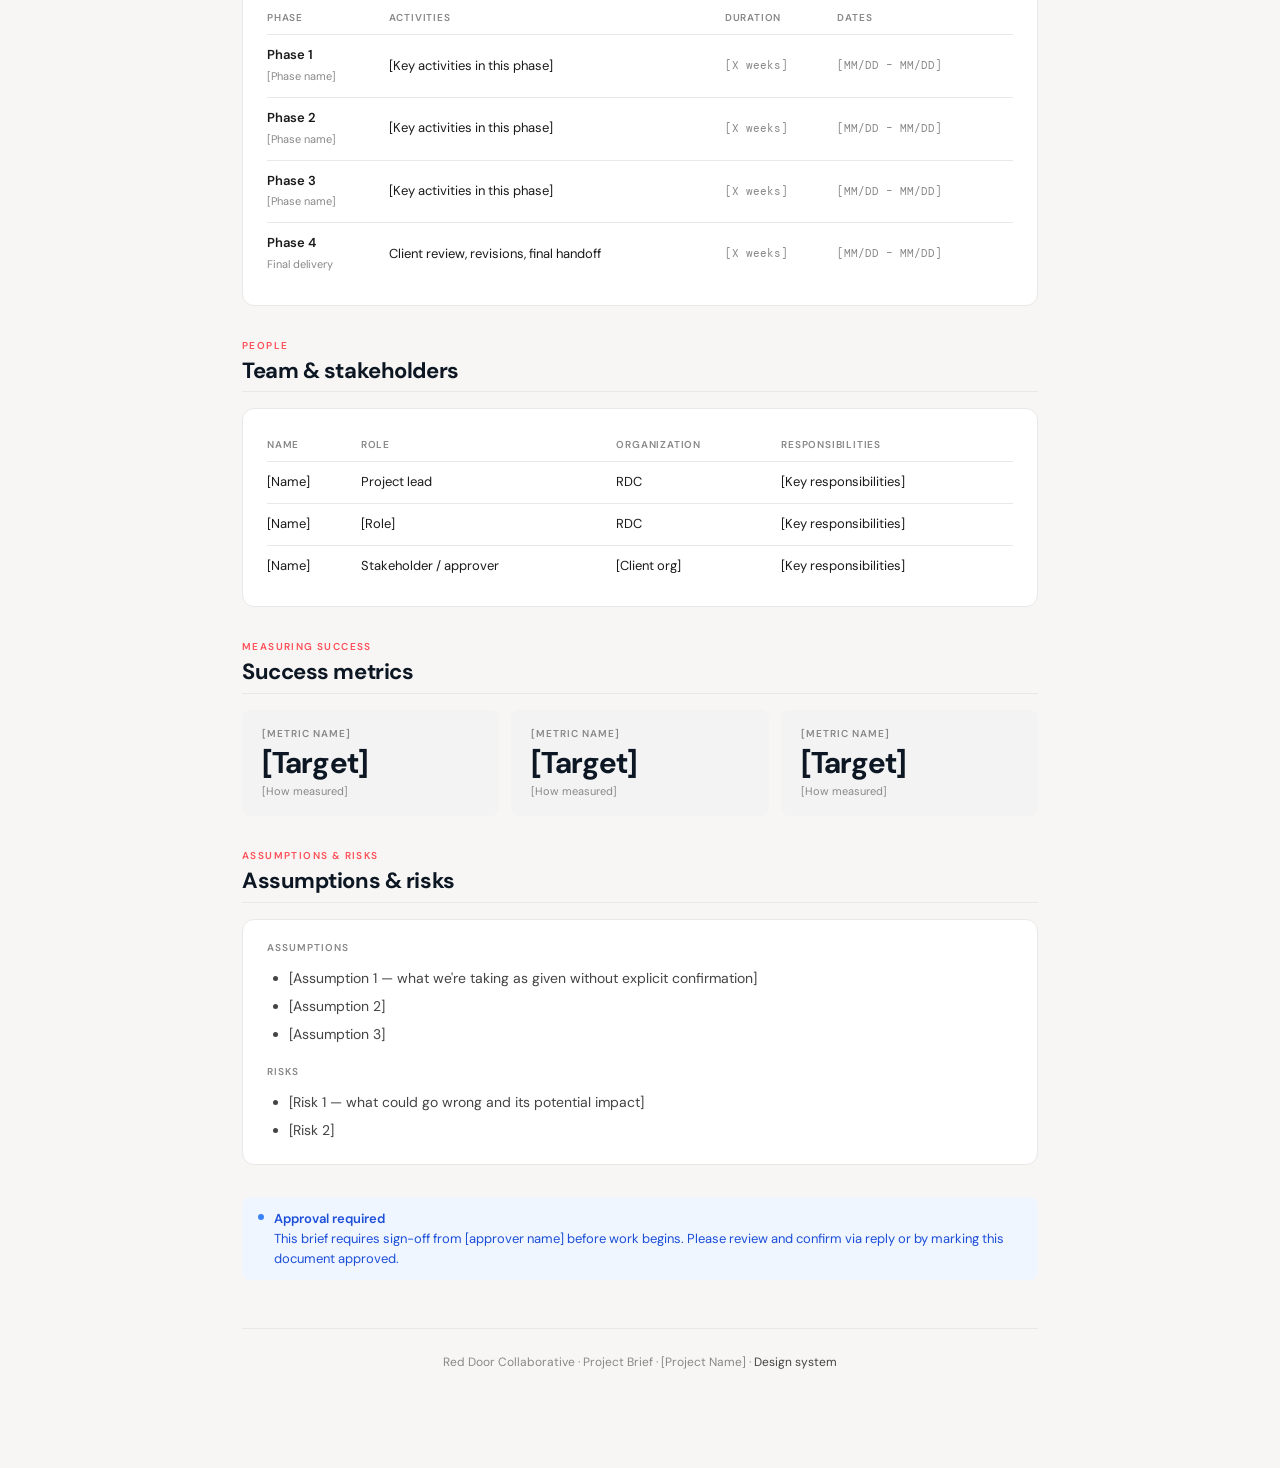
==== commit 4c993fa2: "feat: add layout toggle component + dark mode support - rdc.css: section 15 — .layout-toggle pill ba" ====
--- a/templates/brief.html
+++ b/templates/brief.html
@@ -10,21 +10,60 @@
 <link rel="stylesheet" href="../css/rdc.css">
 </head>
 <body>
+
+<!-- Layout toggle — remove if not needed -->
+<div class="layout-toggle">
+  <div class="layout-toggle-group">
+    <span class="layout-toggle-label">Align</span>
+    <button class="layout-toggle-btn active" data-group="align" data-value="center">Center</button>
+    <button class="layout-toggle-btn" data-group="align" data-value="left">Left</button>
+  </div>
+  <div class="layout-toggle-sep"></div>
+  <div class="layout-toggle-group">
+    <span class="layout-toggle-label">Size</span>
+    <button class="layout-toggle-btn active" data-group="size" data-value="default">Default</button>
+    <button class="layout-toggle-btn" data-group="size" data-value="large">Large</button>
+    <button class="layout-toggle-btn" data-group="size" data-value="editorial">Editorial</button>
+  </div>
+</div>
+
 <div class="wrap-narrow">
 
+  <!-- ============================================================
+       PAGE HEADER
+       Replace [Project Name] and fill in metadata below.
+  ============================================================ -->
   <div class="page-header">
     <div class="eyebrow">Project brief</div>
     <h1 class="page-header-title">[Project Name]</h1>
     <p class="page-header-desc">[One sentence describing what this project is and what it will produce.]</p>
     <div class="header-meta">
-      <div class="header-meta-item"><span class="header-meta-label">Client</span><span class="header-meta-value">[Client name]</span></div>
-      <div class="header-meta-item"><span class="header-meta-label">Lead</span><span class="header-meta-value">[RDC lead name]</span></div>
-      <div class="header-meta-item"><span class="header-meta-label">Start date</span><span class="header-meta-value">[Month DD, YYYY]</span></div>
-      <div class="header-meta-item"><span class="header-meta-label">Target delivery</span><span class="header-meta-value">[Month DD, YYYY]</span></div>
-      <div class="header-meta-item"><span class="header-meta-label">Status</span><span class="header-meta-value">[Draft / In review / Approved]</span></div>
-    </div>
-  </div>
-
+      <div class="header-meta-item">
+        <span class="header-meta-label">Client</span>
+        <span class="header-meta-value">[Client name]</span>
+      </div>
+      <div class="header-meta-item">
+        <span class="header-meta-label">Lead</span>
+        <span class="header-meta-value">[RDC lead name]</span>
+      </div>
+      <div class="header-meta-item">
+        <span class="header-meta-label">Start date</span>
+        <span class="header-meta-value">[Month DD, YYYY]</span>
+      </div>
+      <div class="header-meta-item">
+        <span class="header-meta-label">Target delivery</span>
+        <span class="header-meta-value">[Month DD, YYYY]</span>
+      </div>
+      <div class="header-meta-item">
+        <span class="header-meta-label">Status</span>
+        <span class="header-meta-value">[Draft / In review / Approved]</span>
+      </div>
+    </div>
+  </div>
+
+  <!-- ============================================================
+       SERVICES / TAGS
+  ============================================================ -->
   <div style="margin-bottom:var(--space-8);">
     <div class="eyebrow" style="margin-bottom:var(--space-3);">Services involved</div>
     <div class="tag-row">
@@ -35,25 +74,37 @@
     </div>
   </div>
 
+  <!-- ============================================================
+       BACKGROUND
+  ============================================================ -->
   <div class="eyebrow" style="margin-bottom:4px;">Context</div>
   <h2 style="font-size:22px;font-weight:700;color:var(--squid);letter-spacing:-0.02em;margin:0 0 16px;padding-bottom:8px;border-bottom:1px solid var(--gray-200);">Background</h2>
-  <div class="card" style="margin-bottom:var(--space-8);">
-    <p>[Describe the client situation, challenge, or opportunity that this project responds to. 2–4 sentences.]</p>
+
+  <div class="card" style="margin-bottom:var(--space-8);">
+    <p>[Describe the client situation, challenge, or opportunity that this project responds to. What is happening in their market, team, or strategy that makes this work necessary or timely? 2–4 sentences.]</p>
     <p>[What has RDC been engaged to do, and why is RDC the right partner for this work?]</p>
   </div>
 
+  <!-- ============================================================
+       OBJECTIVES
+  ============================================================ -->
   <div class="eyebrow" style="margin-bottom:4px;">Goals</div>
   <h2 style="font-size:22px;font-weight:700;color:var(--squid);letter-spacing:-0.02em;margin:0 0 16px;padding-bottom:8px;border-bottom:1px solid var(--gray-200);">Objectives</h2>
+
   <div class="card" style="margin-bottom:var(--space-8);">
     <ol style="line-height:2.2;">
-      <li>[Primary objective]</li>
-      <li>[Secondary objective]</li>
-      <li>[Tertiary objective]</li>
+      <li>[Primary objective — the most important outcome this project must achieve]</li>
+      <li>[Secondary objective — a supporting outcome that contributes to the primary]</li>
+      <li>[Tertiary objective — additional goal if applicable]</li>
     </ol>
   </div>
 
+  <!-- ============================================================
+       SCOPE
+  ============================================================ -->
   <div class="eyebrow" style="margin-bottom:4px;">Boundaries</div>
   <h2 style="font-size:22px;font-weight:700;color:var(--squid);letter-spacing:-0.02em;margin:0 0 16px;padding-bottom:8px;border-bottom:1px solid var(--gray-200);">Scope</h2>
+
   <div class="grid-2" style="margin-bottom:var(--space-8);">
     <div class="do-box">
       <div class="do-label">In scope</div>
@@ -74,68 +125,181 @@
     </div>
   </div>
 
+  <!-- ============================================================
+       DELIVERABLES
+  ============================================================ -->
   <div class="eyebrow" style="margin-bottom:4px;">What we're making</div>
   <h2 style="font-size:22px;font-weight:700;color:var(--squid);letter-spacing:-0.02em;margin:0 0 16px;padding-bottom:8px;border-bottom:1px solid var(--gray-200);">Deliverables</h2>
+
   <div class="card" style="margin-bottom:var(--space-8);">
     <table class="table-rdc">
-      <thead><tr><th>#</th><th>Deliverable</th><th>Format</th><th>Due</th><th>Status</th></tr></thead>
+      <thead>
+        <tr>
+          <th>#</th>
+          <th>Deliverable</th>
+          <th>Format</th>
+          <th>Due</th>
+          <th>Status</th>
+        </tr>
+      </thead>
       <tbody>
-        <tr><td class="mono">01</td><td>[Deliverable name]</td><td class="mono">[PDF / HTML / PPTX]</td><td class="mono">[MM/DD]</td><td><span class="badge badge-neutral">Not started</span></td></tr>
-        <tr><td class="mono">02</td><td>[Deliverable name]</td><td class="mono">[Format]</td><td class="mono">[MM/DD]</td><td><span class="badge badge-wine">In progress</span></td></tr>
-        <tr><td class="mono">03</td><td>[Deliverable name]</td><td class="mono">[Format]</td><td class="mono">[MM/DD]</td><td><span class="badge badge-warning">In review</span></td></tr>
-        <tr><td class="mono">04</td><td>[Deliverable name]</td><td class="mono">[Format]</td><td class="mono">[MM/DD]</td><td><span class="badge badge-success">Delivered</span></td></tr>
+        <tr>
+          <td class="mono">01</td>
+          <td>[Deliverable name]</td>
+          <td class="mono">[PDF / HTML / PPTX]</td>
+          <td class="mono">[MM/DD]</td>
+          <td><span class="badge badge-neutral">Not started</span></td>
+        </tr>
+        <tr>
+          <td class="mono">02</td>
+          <td>[Deliverable name]</td>
+          <td class="mono">[Format]</td>
+          <td class="mono">[MM/DD]</td>
+          <td><span class="badge badge-wine">In progress</span></td>
+        </tr>
+        <tr>
+          <td class="mono">03</td>
+          <td>[Deliverable name]</td>
+          <td class="mono">[Format]</td>
+          <td class="mono">[MM/DD]</td>
+          <td><span class="badge badge-warning">In review</span></td>
+        </tr>
+        <tr>
+          <td class="mono">04</td>
+          <td>[Deliverable name]</td>
+          <td class="mono">[Format]</td>
+          <td class="mono">[MM/DD]</td>
+          <td><span class="badge badge-success">Delivered</span></td>
+        </tr>
       </tbody>
     </table>
   </div>
 
+  <!-- ============================================================
+       TIMELINE
+  ============================================================ -->
   <div class="eyebrow" style="margin-bottom:4px;">Schedule</div>
   <h2 style="font-size:22px;font-weight:700;color:var(--squid);letter-spacing:-0.02em;margin:0 0 16px;padding-bottom:8px;border-bottom:1px solid var(--gray-200);">Timeline</h2>
+
   <div class="card" style="margin-bottom:var(--space-8);">
     <table class="table-rdc">
-      <thead><tr><th>Phase</th><th>Activities</th><th>Duration</th><th>Dates</th></tr></thead>
+      <thead>
+        <tr><th>Phase</th><th>Activities</th><th>Duration</th><th>Dates</th></tr>
+      </thead>
       <tbody>
-        <tr><td><strong>Phase 1</strong><br><span style="font-size:11px;color:var(--gray-500);">[Phase name]</span></td><td>[Key activities]</td><td class="mono">[X weeks]</td><td class="mono">[MM/DD – MM/DD]</td></tr>
-        <tr><td><strong>Phase 2</strong><br><span style="font-size:11px;color:var(--gray-500);">[Phase name]</span></td><td>[Key activities]</td><td class="mono">[X weeks]</td><td class="mono">[MM/DD – MM/DD]</td></tr>
-        <tr><td><strong>Phase 3</strong><br><span style="font-size:11px;color:var(--gray-500);">[Phase name]</span></td><td>[Key activities]</td><td class="mono">[X weeks]</td><td class="mono">[MM/DD – MM/DD]</td></tr>
-        <tr><td><strong>Phase 4</strong><br><span style="font-size:11px;color:var(--gray-500);">Final delivery</span></td><td>Client review, revisions, final handoff</td><td class="mono">[X weeks]</td><td class="mono">[MM/DD – MM/DD]</td></tr>
+        <tr>
+          <td><strong>Phase 1</strong><br><span style="font-size:11px;color:var(--gray-500);">[Phase name]</span></td>
+          <td>[Key activities in this phase]</td>
+          <td class="mono">[X weeks]</td>
+          <td class="mono">[MM/DD – MM/DD]</td>
+        </tr>
+        <tr>
+          <td><strong>Phase 2</strong><br><span style="font-size:11px;color:var(--gray-500);">[Phase name]</span></td>
+          <td>[Key activities in this phase]</td>
+          <td class="mono">[X weeks]</td>
+          <td class="mono">[MM/DD – MM/DD]</td>
+        </tr>
+        <tr>
+          <td><strong>Phase 3</strong><br><span style="font-size:11px;color:var(--gray-500);">[Phase name]</span></td>
+          <td>[Key activities in this phase]</td>
+          <td class="mono">[X weeks]</td>
+          <td class="mono">[MM/DD – MM/DD]</td>
+        </tr>
+        <tr>
+          <td><strong>Phase 4</strong><br><span style="font-size:11px;color:var(--gray-500);">Final delivery</span></td>
+          <td>Client review, revisions, final handoff</td>
+          <td class="mono">[X weeks]</td>
+          <td class="mono">[MM/DD – MM/DD]</td>
+        </tr>
       </tbody>
     </table>
   </div>
 
+  <!-- ============================================================
+       TEAM & STAKEHOLDERS
+  ============================================================ -->
   <div class="eyebrow" style="margin-bottom:4px;">People</div>
   <h2 style="font-size:22px;font-weight:700;color:var(--squid);letter-spacing:-0.02em;margin:0 0 16px;padding-bottom:8px;border-bottom:1px solid var(--gray-200);">Team &amp; stakeholders</h2>
+
   <div class="card" style="margin-bottom:var(--space-8);">
     <table class="table-rdc">
-      <thead><tr><th>Name</th><th>Role</th><th>Organization</th><th>Responsibilities</th></tr></thead>
+      <thead>
+        <tr><th>Name</th><th>Role</th><th>Organization</th><th>Responsibilities</th></tr>
+      </thead>
       <tbody>
-        <tr><td>[Name]</td><td>Project lead</td><td>RDC</td><td>[Key responsibilities]</td></tr>
-        <tr><td>[Name]</td><td>[Role]</td><td>RDC</td><td>[Key responsibilities]</td></tr>
-        <tr><td>[Name]</td><td>Stakeholder / approver</td><td>[Client org]</td><td>[Key responsibilities]</td></tr>
+        <tr>
+          <td>[Name]</td>
+          <td>Project lead</td>
+          <td>RDC</td>
+          <td>[Key responsibilities]</td>
+        </tr>
+        <tr>
+          <td>[Name]</td>
+          <td>[Role]</td>
+          <td>RDC</td>
+          <td>[Key responsibilities]</td>
+        </tr>
+        <tr>
+          <td>[Name]</td>
+          <td>Stakeholder / approver</td>
+          <td>[Client org]</td>
+          <td>[Key responsibilities]</td>
+        </tr>
       </tbody>
     </table>
   </div>
 
+  <!-- ============================================================
+       SUCCESS METRICS
+  ============================================================ -->
   <div class="eyebrow" style="margin-bottom:4px;">Measuring success</div>
   <h2 style="font-size:22px;font-weight:700;color:var(--squid);letter-spacing:-0.02em;margin:0 0 16px;padding-bottom:8px;border-bottom:1px solid var(--gray-200);">Success metrics</h2>
+
   <div class="grid-3" style="margin-bottom:var(--space-8);">
-    <div class="metric-card"><div class="metric-label">[Metric name]</div><div class="metric-value">[Target]</div><div class="metric-sub">[How measured]</div></div>
-    <div class="metric-card"><div class="metric-label">[Metric name]</div><div class="metric-value">[Target]</div><div class="metric-sub">[How measured]</div></div>
-    <div class="metric-card"><div class="metric-label">[Metric name]</div><div class="metric-value">[Target]</div><div class="metric-sub">[How measured]</div></div>
-  </div>
-
+    <div class="metric-card">
+      <div class="metric-label">[Metric name]</div>
+      <div class="metric-value">[Target]</div>
+      <div class="metric-sub">[How measured]</div>
+    </div>
+    <div class="metric-card">
+      <div class="metric-label">[Metric name]</div>
+      <div class="metric-value">[Target]</div>
+      <div class="metric-sub">[How measured]</div>
+    </div>
+    <div class="metric-card">
+      <div class="metric-label">[Metric name]</div>
+      <div class="metric-value">[Target]</div>
+      <div class="metric-sub">[How measured]</div>
+    </div>
+  </div>
+
+  <!-- ============================================================
+       ASSUMPTIONS & RISKS (optional)
+  ============================================================ -->
   <div class="eyebrow" style="margin-bottom:4px;">Assumptions &amp; risks</div>
   <h2 style="font-size:22px;font-weight:700;color:var(--squid);letter-spacing:-0.02em;margin:0 0 16px;padding-bottom:8px;border-bottom:1px solid var(--gray-200);">Assumptions &amp; risks</h2>
+
   <div class="card" style="margin-bottom:var(--space-8);">
     <div style="margin-bottom:var(--space-4);">
       <div style="font-size:10px;font-weight:600;letter-spacing:0.1em;text-transform:uppercase;color:var(--gray-500);margin-bottom:var(--space-2);">Assumptions</div>
-      <ul style="line-height:2.1;"><li>[Assumption 1]</li><li>[Assumption 2]</li><li>[Assumption 3]</li></ul>
+      <ul style="line-height:2.1;">
+        <li>[Assumption 1 — what we're taking as given without explicit confirmation]</li>
+        <li>[Assumption 2]</li>
+        <li>[Assumption 3]</li>
+      </ul>
     </div>
     <div>
       <div style="font-size:10px;font-weight:600;letter-spacing:0.1em;text-transform:uppercase;color:var(--gray-500);margin-bottom:var(--space-2);">Risks</div>
-      <ul style="line-height:2.1;"><li>[Risk 1 — what could go wrong and its potential impact]</li><li>[Risk 2]</li></ul>
-    </div>
-  </div>
-
+      <ul style="line-height:2.1;">
+        <li>[Risk 1 — what could go wrong and its potential impact]</li>
+        <li>[Risk 2]</li>
+      </ul>
+    </div>
+  </div>
+
+  <!-- ============================================================
+       APPROVAL
+  ============================================================ -->
   <div class="alert alert-info" style="margin-bottom:var(--space-8);">
     <div class="alert-dot"></div>
     <div class="alert-body">
@@ -149,5 +313,25 @@
   </div>
 
 </div>
+
+<script>
+(function(){
+  document.querySelectorAll('.layout-toggle-btn').forEach(function(btn){
+    btn.addEventListener('click',function(){
+      var g=this.dataset.group,v=this.dataset.value;
+      document.querySelectorAll('.layout-toggle-btn[data-group="'+g+'"]')
+        .forEach(function(b){b.classList.remove('active');});
+      this.classList.add('active');
+      if(g==='align'){
+        document.body.classList.remove('layout-center','layout-left');
+        if(v!=='center') document.body.classList.add('layout-'+v);
+      } else {
+        document.body.classList.remove('size-default','size-large','size-editorial');
+        if(v!=='default') document.body.classList.add('size-'+v);
+      }
+    });
+  });
+})();
+</script>
 </body>
-</html>
+</html>
--- a/css/rdc.css
+++ b/css/rdc.css
@@ -746,3 +746,187 @@
   h2 { font-size: 22px; }
   .section-title { font-size: 24px; }
 }
+
+
+/* ——————————————————————————————————————————
+   15. LAYOUT TOGGLE
+   Floating view-control bar. Add the HTML snippet
+   (from the design system docs) to any page.
+—————————————————————————————————————————— */
+.layout-toggle {
+  position: fixed;
+  top: 14px; right: 16px;
+  z-index: 200;
+  display: flex; align-items: center; gap: 6px;
+  background: var(--white);
+  border: 1px solid var(--gray-200);
+  border-radius: var(--radius-pill);
+  padding: 5px 8px;
+  box-shadow: var(--shadow-md);
+  font-family: var(--font-sans);
+}
+
+.layout-toggle-group { display: flex; align-items: center; gap: 2px; }
+
+.layout-toggle-label {
+  font-size: 9px; font-weight: 600;
+  letter-spacing: 0.1em; text-transform: uppercase;
+  color: var(--gray-300);
+  padding: 0 4px 0 2px;
+  white-space: nowrap;
+}
+
+.layout-toggle-sep {
+  width: 1px; height: 14px;
+  background: var(--gray-200);
+  margin: 0 2px;
+}
+
+.layout-toggle-btn {
+  font-family: var(--font-sans);
+  font-size: 11px; font-weight: 500;
+  padding: 4px 10px;
+  border-radius: var(--radius-pill);
+  border: none; cursor: pointer;
+  background: transparent;
+  color: var(--gray-500);
+  transition: background 0.12s, color 0.12s;
+  line-height: 1;
+  white-space: nowrap;
+}
+
+.layout-toggle-btn:hover {
+  background: var(--gray-100);
+  color: var(--gray-900);
+}
+
+.layout-toggle-btn.active {
+  background: var(--squid);
+  color: #fff;
+}
+
+/* ——— Alignment body classes ——— */
+body.layout-left .wrap,
+body.layout-left .wrap-narrow { margin-left: 0; margin-right: 0; }
+
+/* ——— Size body classes ——— */
+body.size-large p,
+body.size-large li                 { font-size: 17px; }
+body.size-large h2                 { font-size: clamp(24px, 3.2vw, 36px); }
+body.size-large h3                 { font-size: 22px; }
+body.size-large .section-title     { font-size: 34px; }
+body.size-large .page-header-title { font-size: clamp(30px, 4.5vw, 44px); }
+
+body.size-editorial p,
+body.size-editorial li                  { font-size: 19px; line-height: 1.85; }
+body.size-editorial h1                  { font-size: clamp(36px, 5vw, 56px); }
+body.size-editorial h2                  { font-size: clamp(28px, 3.8vw, 42px); }
+body.size-editorial h3                  { font-size: 26px; }
+body.size-editorial .section-title      { font-size: 40px; }
+body.size-editorial .section-desc       { font-size: 17px; }
+body.size-editorial .page-header-desc   { font-size: 16px; line-height: 1.75; }
+body.size-editorial .page-header-title  { font-size: clamp(32px, 5vw, 50px); }
+
+
+/* ——————————————————————————————————————————
+   16. DARK MODE
+   Applied automatically when the OS/browser is set to dark.
+   Brand colors (coral, wine, mist, squid) are unchanged.
+—————————————————————————————————————————— */
+@media (prefers-color-scheme: dark) {
+
+  :root {
+    /* Page hierarchy — darker = deeper layer */
+    --page-bg:  #070d17;   /* Body canvas */
+    --white:    #141e2e;   /* Card surfaces */
+
+    /* Neutral scale */
+    --gray-50:  #111828;
+    --gray-100: #1a2538;
+    --gray-200: rgba(255,255,255,0.08);
+    --gray-300: rgba(255,255,255,0.16);
+    --gray-500: rgba(255,255,255,0.42);
+    --gray-700: rgba(255,255,255,0.68);
+    --gray-900: rgba(255,255,255,0.90);
+
+    /* Shadows */
+    --shadow-sm: 0 1px 3px  rgba(0,0,0,0.45);
+    --shadow-md: 0 4px 12px rgba(0,0,0,0.55);
+    --shadow-lg: 0 8px 24px rgba(0,0,0,0.65);
+  }
+
+  /* Headings default to squid — remap for dark bg */
+  h1, h2, h3, h4 { color: rgba(255,255,255,0.90); }
+  h5             { color: rgba(255,255,255,0.90); }
+  h6             { color: rgba(255,255,255,0.40); }
+
+  strong { color: rgba(255,255,255,0.90); }
+
+  /* Dividers & rules */
+  hr, .divider    { border-top-color: rgba(255,255,255,0.07); }
+
+  /* Inline code */
+  code { background: rgba(255,255,255,0.07); color: var(--mist); }
+  pre  { background: rgba(255,255,255,0.05); }
+
+  blockquote { background: rgba(255,79,88,0.06); }
+
+  /* Page header — add border to distinguish from dark page bg */
+  .page-header { border: 1px solid rgba(255,255,255,0.05); }
+
+  /* Section title (explicitly sets --squid, needs override) */
+  .section-title    { color: rgba(255,255,255,0.90); }
+  .section-desc     { color: rgba(255,255,255,0.42); }
+  .subsection-label { border-bottom-color: rgba(255,255,255,0.07); }
+
+  /* Sidebar — subtle right border to separate from dark content area */
+  .sidebar { border-right: 1px solid rgba(255,255,255,0.05); }
+
+  /* Page footer */
+  .page-footer { border-top-color: rgba(255,255,255,0.07); }
+  .page-footer a { color: rgba(255,255,255,0.50); }
+
+  /* Tables */
+  .table-rdc th,
+  .table-rdc td { border-bottom-color: rgba(255,255,255,0.07); }
+
+  /* Buttons — adjust dark variants for dark bg */
+  .btn-dark { border: 1px solid rgba(255,255,255,0.08); }
+  .btn-outline-dark {
+    color: rgba(255,255,255,0.80);
+    border-color: rgba(255,255,255,0.22);
+  }
+
+  /* Alerts — override hardcoded light backgrounds */
+  .alert-info    { background: rgba(59,130,246,0.12);  color: #93c5fd; }
+  .alert-info .alert-dot { background: #60a5fa; }
+
+  .alert-success { background: rgba(34,197,94,0.10);   color: #86efac; }
+  .alert-success .alert-dot { background: #4ade80; }
+
+  .alert-warning { background: rgba(234,179,8,0.10);   color: #fde68a; }
+  .alert-warning .alert-dot { background: #facc15; }
+
+  .alert-banner  { background: rgba(255,79,88,0.08); }
+
+  /* Badges — override hardcoded light backgrounds */
+  .badge-success { background: rgba(34,197,94,0.15);   color: #4ade80; }
+  .badge-warning { background: rgba(234,179,8,0.13);   color: #fde068; }
+  .badge-neutral { background: rgba(255,255,255,0.08); color: rgba(255,255,255,0.55); }
+  .badge-squid   { background: rgba(255,255,255,0.08); color: rgba(255,255,255,0.70); }
+
+  /* Do / Don't boxes */
+  .do-box   { background: rgba(34,197,94,0.06);  border-color: rgba(34,197,94,0.18); }
+  .dont-box { background: rgba(239,68,68,0.06);  border-color: rgba(239,68,68,0.18); }
+  .do-box p, .dont-box p { color: rgba(255,255,255,0.68); }
+
+  /* Layout toggle — active btn on dark surface */
+  .layout-toggle-btn.active {
+    background: rgba(255,255,255,0.14);
+    color: #fff;
+  }
+  .layout-toggle-btn:hover {
+    background: rgba(255,255,255,0.07);
+    color: rgba(255,255,255,0.90);
+  }
+}
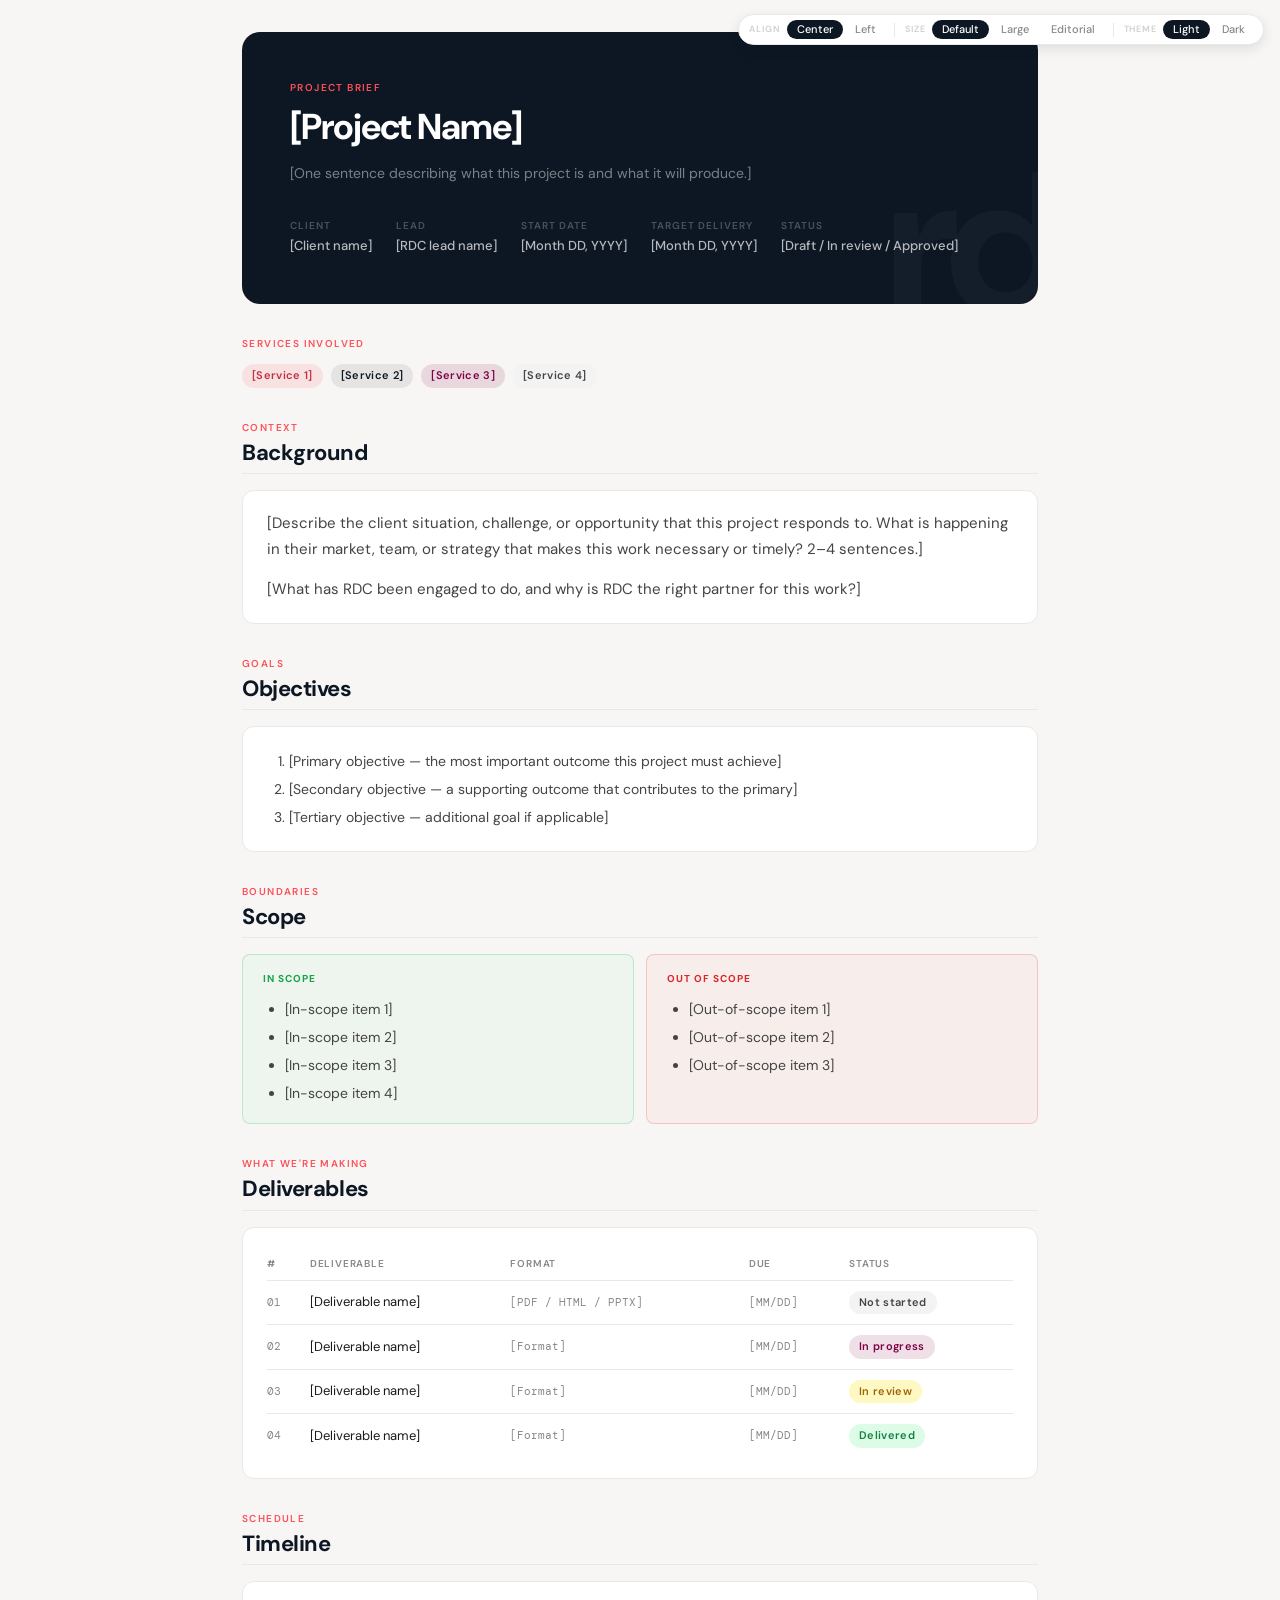
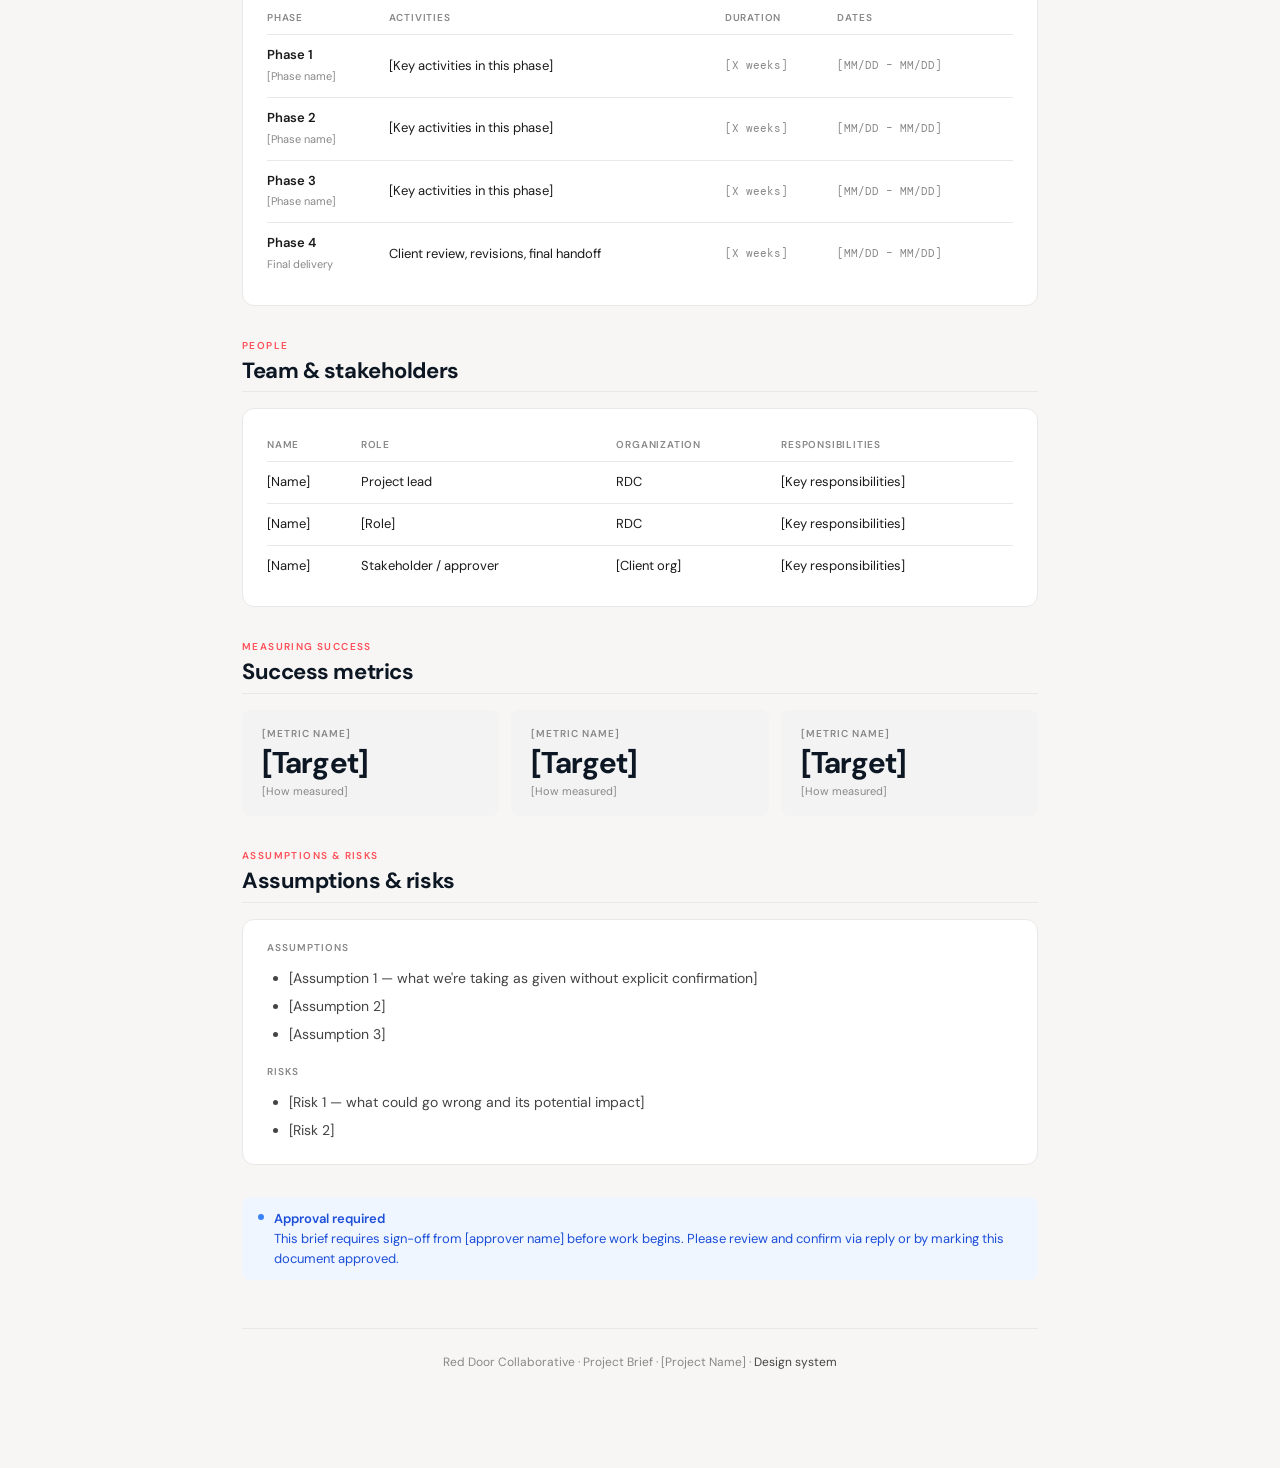
==== commit e93d11c8: "Fix align toggle for sidebar layout; add Light/Dark theme toggle to all pages" ====
--- a/templates/brief.html
+++ b/templates/brief.html
@@ -25,6 +25,12 @@
     <button class="layout-toggle-btn" data-group="size" data-value="large">Large</button>
     <button class="layout-toggle-btn" data-group="size" data-value="editorial">Editorial</button>
   </div>
+  <div class="layout-toggle-sep"></div>
+  <div class="layout-toggle-group">
+    <span class="layout-toggle-label">Theme</span>
+    <button class="layout-toggle-btn" data-group="theme" data-value="light">Light</button>
+    <button class="layout-toggle-btn" data-group="theme" data-value="dark">Dark</button>
+  </div>
 </div>
 
 <div class="wrap-narrow">
@@ -316,15 +322,20 @@
 
 <script>
 (function(){
+  var prefersDark=window.matchMedia('(prefers-color-scheme: dark)').matches;
+  var initBtn=document.querySelector('.layout-toggle-btn[data-group="theme"][data-value="'+(prefersDark?'dark':'light')+'"]');
+  if(initBtn) initBtn.classList.add('active');
   document.querySelectorAll('.layout-toggle-btn').forEach(function(btn){
     btn.addEventListener('click',function(){
       var g=this.dataset.group,v=this.dataset.value;
-      document.querySelectorAll('.layout-toggle-btn[data-group="'+g+'"]')
+      document.querySelectorAll('.layout-toggle-btn[data-group="'+g+'"')
         .forEach(function(b){b.classList.remove('active');});
       this.classList.add('active');
       if(g==='align'){
         document.body.classList.remove('layout-center','layout-left');
         if(v!=='center') document.body.classList.add('layout-'+v);
+      } else if(g==='theme'){
+        document.documentElement.setAttribute('data-theme',v);
       } else {
         document.body.classList.remove('size-default','size-large','size-editorial');
         if(v!=='default') document.body.classList.add('size-'+v);
@@ -334,4 +345,4 @@
 })();
 </script>
 </body>
-</html>+</html>
--- a/css/rdc.css
+++ b/css/rdc.css
@@ -249,6 +249,7 @@
 
 .sidebar-inner {
   max-width: var(--content-max);
+  margin: 0 auto;
 }
 
 /* Grids */
@@ -807,7 +808,8 @@
 
 /* ——— Alignment body classes ——— */
 body.layout-left .wrap,
-body.layout-left .wrap-narrow { margin-left: 0; margin-right: 0; }
+body.layout-left .wrap-narrow,
+body.layout-left .sidebar-inner { margin-left: 0; margin-right: 0; }
 
 /* ——— Size body classes ——— */
 body.size-large p,
@@ -830,17 +832,16 @@
 
 /* ——————————————————————————————————————————
    16. DARK MODE
-   Applied automatically when the OS/browser is set to dark.
+   Applied automatically via OS/browser dark preference.
+   Force override: set data-theme="light" or data-theme="dark" on <html>.
    Brand colors (coral, wine, mist, squid) are unchanged.
 —————————————————————————————————————————— */
+
+/* ——— Auto dark: OS preference, unless forced light ——— */
 @media (prefers-color-scheme: dark) {
-
-  :root {
-    /* Page hierarchy — darker = deeper layer */
-    --page-bg:  #070d17;   /* Body canvas */
-    --white:    #141e2e;   /* Card surfaces */
-
-    /* Neutral scale */
+  html:not([data-theme="light"]) {
+    --page-bg:  #070d17;
+    --white:    #141e2e;
     --gray-50:  #111828;
     --gray-100: #1a2538;
     --gray-200: rgba(255,255,255,0.08);
@@ -848,85 +849,104 @@
     --gray-500: rgba(255,255,255,0.42);
     --gray-700: rgba(255,255,255,0.68);
     --gray-900: rgba(255,255,255,0.90);
-
-    /* Shadows */
     --shadow-sm: 0 1px 3px  rgba(0,0,0,0.45);
     --shadow-md: 0 4px 12px rgba(0,0,0,0.55);
     --shadow-lg: 0 8px 24px rgba(0,0,0,0.65);
   }
-
-  /* Headings default to squid — remap for dark bg */
-  h1, h2, h3, h4 { color: rgba(255,255,255,0.90); }
-  h5             { color: rgba(255,255,255,0.90); }
-  h6             { color: rgba(255,255,255,0.40); }
-
-  strong { color: rgba(255,255,255,0.90); }
-
-  /* Dividers & rules */
-  hr, .divider    { border-top-color: rgba(255,255,255,0.07); }
-
-  /* Inline code */
-  code { background: rgba(255,255,255,0.07); color: var(--mist); }
-  pre  { background: rgba(255,255,255,0.05); }
-
-  blockquote { background: rgba(255,79,88,0.06); }
-
-  /* Page header — add border to distinguish from dark page bg */
-  .page-header { border: 1px solid rgba(255,255,255,0.05); }
-
-  /* Section title (explicitly sets --squid, needs override) */
-  .section-title    { color: rgba(255,255,255,0.90); }
-  .section-desc     { color: rgba(255,255,255,0.42); }
-  .subsection-label { border-bottom-color: rgba(255,255,255,0.07); }
-
-  /* Sidebar — subtle right border to separate from dark content area */
-  .sidebar { border-right: 1px solid rgba(255,255,255,0.05); }
-
-  /* Page footer */
-  .page-footer { border-top-color: rgba(255,255,255,0.07); }
-  .page-footer a { color: rgba(255,255,255,0.50); }
-
-  /* Tables */
-  .table-rdc th,
-  .table-rdc td { border-bottom-color: rgba(255,255,255,0.07); }
-
-  /* Buttons — adjust dark variants for dark bg */
-  .btn-dark { border: 1px solid rgba(255,255,255,0.08); }
-  .btn-outline-dark {
-    color: rgba(255,255,255,0.80);
-    border-color: rgba(255,255,255,0.22);
-  }
-
-  /* Alerts — override hardcoded light backgrounds */
-  .alert-info    { background: rgba(59,130,246,0.12);  color: #93c5fd; }
-  .alert-info .alert-dot { background: #60a5fa; }
-
-  .alert-success { background: rgba(34,197,94,0.10);   color: #86efac; }
-  .alert-success .alert-dot { background: #4ade80; }
-
-  .alert-warning { background: rgba(234,179,8,0.10);   color: #fde68a; }
-  .alert-warning .alert-dot { background: #facc15; }
-
-  .alert-banner  { background: rgba(255,79,88,0.08); }
-
-  /* Badges — override hardcoded light backgrounds */
-  .badge-success { background: rgba(34,197,94,0.15);   color: #4ade80; }
-  .badge-warning { background: rgba(234,179,8,0.13);   color: #fde068; }
-  .badge-neutral { background: rgba(255,255,255,0.08); color: rgba(255,255,255,0.55); }
-  .badge-squid   { background: rgba(255,255,255,0.08); color: rgba(255,255,255,0.70); }
-
-  /* Do / Don't boxes */
-  .do-box   { background: rgba(34,197,94,0.06);  border-color: rgba(34,197,94,0.18); }
-  .dont-box { background: rgba(239,68,68,0.06);  border-color: rgba(239,68,68,0.18); }
-  .do-box p, .dont-box p { color: rgba(255,255,255,0.68); }
-
-  /* Layout toggle — active btn on dark surface */
-  .layout-toggle-btn.active {
-    background: rgba(255,255,255,0.14);
-    color: #fff;
-  }
-  .layout-toggle-btn:hover {
-    background: rgba(255,255,255,0.07);
-    color: rgba(255,255,255,0.90);
-  }
-}+  html:not([data-theme="light"]) h1,
+  html:not([data-theme="light"]) h2,
+  html:not([data-theme="light"]) h3,
+  html:not([data-theme="light"]) h4 { color: rgba(255,255,255,0.90); }
+  html:not([data-theme="light"]) h5 { color: rgba(255,255,255,0.90); }
+  html:not([data-theme="light"]) h6 { color: rgba(255,255,255,0.40); }
+  html:not([data-theme="light"]) strong { color: rgba(255,255,255,0.90); }
+  html:not([data-theme="light"]) hr,
+  html:not([data-theme="light"]) .divider { border-top-color: rgba(255,255,255,0.07); }
+  html:not([data-theme="light"]) code { background: rgba(255,255,255,0.07); color: var(--mist); }
+  html:not([data-theme="light"]) pre  { background: rgba(255,255,255,0.05); }
+  html:not([data-theme="light"]) blockquote { background: rgba(255,79,88,0.06); }
+  html:not([data-theme="light"]) .page-header { border: 1px solid rgba(255,255,255,0.05); }
+  html:not([data-theme="light"]) .section-title    { color: rgba(255,255,255,0.90); }
+  html:not([data-theme="light"]) .section-desc     { color: rgba(255,255,255,0.42); }
+  html:not([data-theme="light"]) .subsection-label { border-bottom-color: rgba(255,255,255,0.07); }
+  html:not([data-theme="light"]) .sidebar { border-right: 1px solid rgba(255,255,255,0.05); }
+  html:not([data-theme="light"]) .page-footer { border-top-color: rgba(255,255,255,0.07); }
+  html:not([data-theme="light"]) .page-footer a { color: rgba(255,255,255,0.50); }
+  html:not([data-theme="light"]) .table-rdc th,
+  html:not([data-theme="light"]) .table-rdc td { border-bottom-color: rgba(255,255,255,0.07); }
+  html:not([data-theme="light"]) .btn-dark { border: 1px solid rgba(255,255,255,0.08); }
+  html:not([data-theme="light"]) .btn-outline-dark { color: rgba(255,255,255,0.80); border-color: rgba(255,255,255,0.22); }
+  html:not([data-theme="light"]) .alert-info    { background: rgba(59,130,246,0.12);  color: #93c5fd; }
+  html:not([data-theme="light"]) .alert-info .alert-dot { background: #60a5fa; }
+  html:not([data-theme="light"]) .alert-success { background: rgba(34,197,94,0.10);   color: #86efac; }
+  html:not([data-theme="light"]) .alert-success .alert-dot { background: #4ade80; }
+  html:not([data-theme="light"]) .alert-warning { background: rgba(234,179,8,0.10);   color: #fde68a; }
+  html:not([data-theme="light"]) .alert-warning .alert-dot { background: #facc15; }
+  html:not([data-theme="light"]) .alert-banner  { background: rgba(255,79,88,0.08); }
+  html:not([data-theme="light"]) .badge-success { background: rgba(34,197,94,0.15);   color: #4ade80; }
+  html:not([data-theme="light"]) .badge-warning { background: rgba(234,179,8,0.13);   color: #fde068; }
+  html:not([data-theme="light"]) .badge-neutral { background: rgba(255,255,255,0.08); color: rgba(255,255,255,0.55); }
+  html:not([data-theme="light"]) .badge-squid   { background: rgba(255,255,255,0.08); color: rgba(255,255,255,0.70); }
+  html:not([data-theme="light"]) .do-box   { background: rgba(34,197,94,0.06);  border-color: rgba(34,197,94,0.18); }
+  html:not([data-theme="light"]) .dont-box { background: rgba(239,68,68,0.06);  border-color: rgba(239,68,68,0.18); }
+  html:not([data-theme="light"]) .do-box p,
+  html:not([data-theme="light"]) .dont-box p { color: rgba(255,255,255,0.68); }
+  html:not([data-theme="light"]) .layout-toggle-btn.active { background: rgba(255,255,255,0.14); color: #fff; }
+  html:not([data-theme="light"]) .layout-toggle-btn:hover  { background: rgba(255,255,255,0.07); color: rgba(255,255,255,0.90); }
+}
+
+/* ——— Forced dark (explicit, overrides OS light preference) ——— */
+html[data-theme="dark"] {
+  --page-bg:  #070d17;
+  --white:    #141e2e;
+  --gray-50:  #111828;
+  --gray-100: #1a2538;
+  --gray-200: rgba(255,255,255,0.08);
+  --gray-300: rgba(255,255,255,0.16);
+  --gray-500: rgba(255,255,255,0.42);
+  --gray-700: rgba(255,255,255,0.68);
+  --gray-900: rgba(255,255,255,0.90);
+  --shadow-sm: 0 1px 3px  rgba(0,0,0,0.45);
+  --shadow-md: 0 4px 12px rgba(0,0,0,0.55);
+  --shadow-lg: 0 8px 24px rgba(0,0,0,0.65);
+}
+html[data-theme="dark"] h1,
+html[data-theme="dark"] h2,
+html[data-theme="dark"] h3,
+html[data-theme="dark"] h4 { color: rgba(255,255,255,0.90); }
+html[data-theme="dark"] h5 { color: rgba(255,255,255,0.90); }
+html[data-theme="dark"] h6 { color: rgba(255,255,255,0.40); }
+html[data-theme="dark"] strong { color: rgba(255,255,255,0.90); }
+html[data-theme="dark"] hr,
+html[data-theme="dark"] .divider { border-top-color: rgba(255,255,255,0.07); }
+html[data-theme="dark"] code { background: rgba(255,255,255,0.07); color: var(--mist); }
+html[data-theme="dark"] pre  { background: rgba(255,255,255,0.05); }
+html[data-theme="dark"] blockquote { background: rgba(255,79,88,0.06); }
+html[data-theme="dark"] .page-header { border: 1px solid rgba(255,255,255,0.05); }
+html[data-theme="dark"] .section-title    { color: rgba(255,255,255,0.90); }
+html[data-theme="dark"] .section-desc     { color: rgba(255,255,255,0.42); }
+html[data-theme="dark"] .subsection-label { border-bottom-color: rgba(255,255,255,0.07); }
+html[data-theme="dark"] .sidebar { border-right: 1px solid rgba(255,255,255,0.05); }
+html[data-theme="dark"] .page-footer { border-top-color: rgba(255,255,255,0.07); }
+html[data-theme="dark"] .page-footer a { color: rgba(255,255,255,0.50); }
+html[data-theme="dark"] .table-rdc th,
+html[data-theme="dark"] .table-rdc td { border-bottom-color: rgba(255,255,255,0.07); }
+html[data-theme="dark"] .btn-dark { border: 1px solid rgba(255,255,255,0.08); }
+html[data-theme="dark"] .btn-outline-dark { color: rgba(255,255,255,0.80); border-color: rgba(255,255,255,0.22); }
+html[data-theme="dark"] .alert-info    { background: rgba(59,130,246,0.12);  color: #93c5fd; }
+html[data-theme="dark"] .alert-info .alert-dot { background: #60a5fa; }
+html[data-theme="dark"] .alert-success { background: rgba(34,197,94,0.10);   color: #86efac; }
+html[data-theme="dark"] .alert-success .alert-dot { background: #4ade80; }
+html[data-theme="dark"] .alert-warning { background: rgba(234,179,8,0.10);   color: #fde68a; }
+html[data-theme="dark"] .alert-warning .alert-dot { background: #facc15; }
+html[data-theme="dark"] .alert-banner  { background: rgba(255,79,88,0.08); }
+html[data-theme="dark"] .badge-success { background: rgba(34,197,94,0.15);   color: #4ade80; }
+html[data-theme="dark"] .badge-warning { background: rgba(234,179,8,0.13);   color: #fde068; }
+html[data-theme="dark"] .badge-neutral { background: rgba(255,255,255,0.08); color: rgba(255,255,255,0.55); }
+html[data-theme="dark"] .badge-squid   { background: rgba(255,255,255,0.08); color: rgba(255,255,255,0.70); }
+html[data-theme="dark"] .do-box   { background: rgba(34,197,94,0.06);  border-color: rgba(34,197,94,0.18); }
+html[data-theme="dark"] .dont-box { background: rgba(239,68,68,0.06);  border-color: rgba(239,68,68,0.18); }
+html[data-theme="dark"] .do-box p,
+html[data-theme="dark"] .dont-box p { color: rgba(255,255,255,0.68); }
+html[data-theme="dark"] .layout-toggle-btn.active { background: rgba(255,255,255,0.14); color: #fff; }
+html[data-theme="dark"] .layout-toggle-btn:hover  { background: rgba(255,255,255,0.07); color: rgba(255,255,255,0.90); }
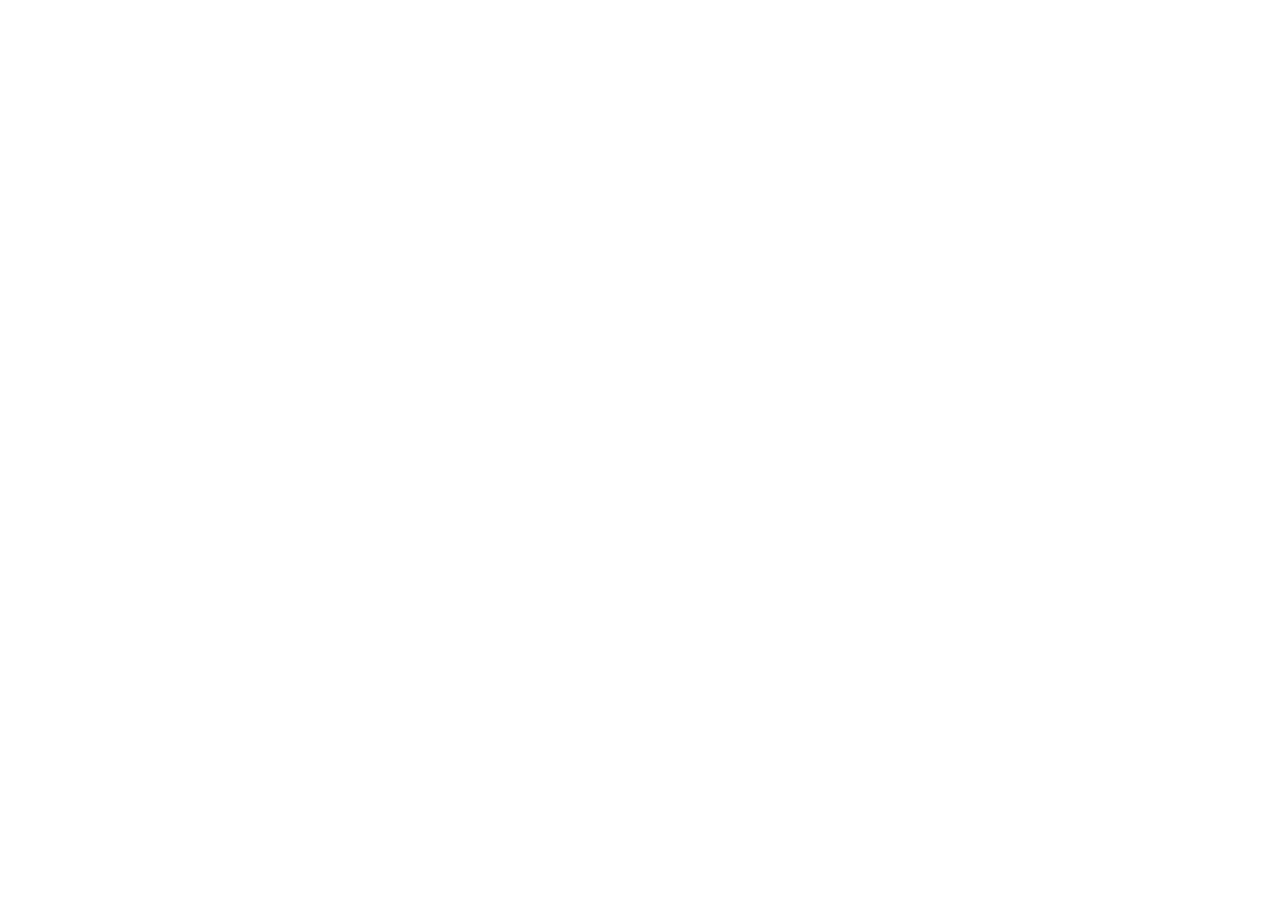
==== commit 3ee9e688: "templates: add FOUC fix, dark-mode contrast, full layout toggle, new document template - hub.html + " ====
--- a/templates/brief.html
+++ b/templates/brief.html
@@ -4,6 +4,8 @@
 <meta charset="UTF-8">
 <meta name="viewport" content="width=device-width, initial-scale=1.0">
 <title>[Project Name] — Project Brief · Red Door Collaborative</title>
+<!-- FOUC prevention: read localStorage before stylesheets paint -->
+<script>(function(){try{var p=JSON.parse(localStorage.getItem('rdc-prefs')||'{}');document.documentElement.setAttribute('data-theme',p.theme||(window.matchMedia('(prefers-color-scheme: dark)').matches?'dark':'light'));}catch(e){}})();<\/script>
 <link rel="preconnect" href="https://fonts.googleapis.com">
 <link rel="preconnect" href="https://fonts.gstatic.com" crossorigin>
 <link href="https://fonts.googleapis.com/css2?family=DM+Sans:ital,opsz,wght@0,9..40,300;0,9..40,400;0,9..40,500;0,9..40,600;0,9..40,700;1,9..40,300&family=DM+Mono:wght@400;500&display=swap" rel="stylesheet">
@@ -11,17 +13,17 @@
 </head>
 <body>
 
-<!-- Layout toggle — remove if not needed -->
+<!-- Layout toggle — include on every page; do not remove -->
 <div class="layout-toggle">
   <div class="layout-toggle-group">
     <span class="layout-toggle-label">Align</span>
-    <button class="layout-toggle-btn active" data-group="align" data-value="center">Center</button>
+    <button class="layout-toggle-btn" data-group="align" data-value="center">Center</button>
     <button class="layout-toggle-btn" data-group="align" data-value="left">Left</button>
   </div>
   <div class="layout-toggle-sep"></div>
   <div class="layout-toggle-group">
     <span class="layout-toggle-label">Size</span>
-    <button class="layout-toggle-btn active" data-group="size" data-value="default">Default</button>
+    <button class="layout-toggle-btn" data-group="size" data-value="default">Default</button>
     <button class="layout-toggle-btn" data-group="size" data-value="large">Large</button>
     <button class="layout-toggle-btn" data-group="size" data-value="editorial">Editorial</button>
   </div>
@@ -84,7 +86,7 @@
        BACKGROUND
   ============================================================ -->
   <div class="eyebrow" style="margin-bottom:4px;">Context</div>
-  <h2 style="font-size:22px;font-weight:700;color:var(--squid);letter-spacing:-0.02em;margin:0 0 16px;padding-bottom:8px;border-bottom:1px solid var(--gray-200);">Background</h2>
+  <h2 style="font-size:22px;font-weight:700;color:var(--gray-900);letter-spacing:-0.02em;margin:0 0 16px;padding-bottom:8px;border-bottom:1px solid var(--gray-200);">Background</h2>
 
   <div class="card" style="margin-bottom:var(--space-8);">
     <p>[Describe the client situation, challenge, or opportunity that this project responds to. What is happening in their market, team, or strategy that makes this work necessary or timely? 2–4 sentences.]</p>
@@ -95,7 +97,7 @@
        OBJECTIVES
   ============================================================ -->
   <div class="eyebrow" style="margin-bottom:4px;">Goals</div>
-  <h2 style="font-size:22px;font-weight:700;color:var(--squid);letter-spacing:-0.02em;margin:0 0 16px;padding-bottom:8px;border-bottom:1px solid var(--gray-200);">Objectives</h2>
+  <h2 style="font-size:22px;font-weight:700;color:var(--gray-900);letter-spacing:-0.02em;margin:0 0 16px;padding-bottom:8px;border-bottom:1px solid var(--gray-200);">Objectives</h2>
 
   <div class="card" style="margin-bottom:var(--space-8);">
     <ol style="line-height:2.2;">
@@ -109,7 +111,7 @@
        SCOPE
   ============================================================ -->
   <div class="eyebrow" style="margin-bottom:4px;">Boundaries</div>
-  <h2 style="font-size:22px;font-weight:700;color:var(--squid);letter-spacing:-0.02em;margin:0 0 16px;padding-bottom:8px;border-bottom:1px solid var(--gray-200);">Scope</h2>
+  <h2 style="font-size:22px;font-weight:700;color:var(--gray-900);letter-spacing:-0.02em;margin:0 0 16px;padding-bottom:8px;border-bottom:1px solid var(--gray-200);">Scope</h2>
 
   <div class="grid-2" style="margin-bottom:var(--space-8);">
     <div class="do-box">
@@ -135,7 +137,7 @@
        DELIVERABLES
   ============================================================ -->
   <div class="eyebrow" style="margin-bottom:4px;">What we're making</div>
-  <h2 style="font-size:22px;font-weight:700;color:var(--squid);letter-spacing:-0.02em;margin:0 0 16px;padding-bottom:8px;border-bottom:1px solid var(--gray-200);">Deliverables</h2>
+  <h2 style="font-size:22px;font-weight:700;color:var(--gray-900);letter-spacing:-0.02em;margin:0 0 16px;padding-bottom:8px;border-bottom:1px solid var(--gray-200);">Deliverables</h2>
 
   <div class="card" style="margin-bottom:var(--space-8);">
     <table class="table-rdc">
@@ -185,7 +187,7 @@
        TIMELINE
   ============================================================ -->
   <div class="eyebrow" style="margin-bottom:4px;">Schedule</div>
-  <h2 style="font-size:22px;font-weight:700;color:var(--squid);letter-spacing:-0.02em;margin:0 0 16px;padding-bottom:8px;border-bottom:1px solid var(--gray-200);">Timeline</h2>
+  <h2 style="font-size:22px;font-weight:700;color:var(--gray-900);letter-spacing:-0.02em;margin:0 0 16px;padding-bottom:8px;border-bottom:1px solid var(--gray-200);">Timeline</h2>
 
   <div class="card" style="margin-bottom:var(--space-8);">
     <table class="table-rdc">
@@ -225,7 +227,7 @@
        TEAM & STAKEHOLDERS
   ============================================================ -->
   <div class="eyebrow" style="margin-bottom:4px;">People</div>
-  <h2 style="font-size:22px;font-weight:700;color:var(--squid);letter-spacing:-0.02em;margin:0 0 16px;padding-bottom:8px;border-bottom:1px solid var(--gray-200);">Team &amp; stakeholders</h2>
+  <h2 style="font-size:22px;font-weight:700;color:var(--gray-900);letter-spacing:-0.02em;margin:0 0 16px;padding-bottom:8px;border-bottom:1px solid var(--gray-200);">Team &amp; stakeholders</h2>
 
   <div class="card" style="margin-bottom:var(--space-8);">
     <table class="table-rdc">
@@ -259,7 +261,7 @@
        SUCCESS METRICS
   ============================================================ -->
   <div class="eyebrow" style="margin-bottom:4px;">Measuring success</div>
-  <h2 style="font-size:22px;font-weight:700;color:var(--squid);letter-spacing:-0.02em;margin:0 0 16px;padding-bottom:8px;border-bottom:1px solid var(--gray-200);">Success metrics</h2>
+  <h2 style="font-size:22px;font-weight:700;color:var(--gray-900);letter-spacing:-0.02em;margin:0 0 16px;padding-bottom:8px;border-bottom:1px solid var(--gray-200);">Success metrics</h2>
 
   <div class="grid-3" style="margin-bottom:var(--space-8);">
     <div class="metric-card">
@@ -283,7 +285,7 @@
        ASSUMPTIONS & RISKS (optional)
   ============================================================ -->
   <div class="eyebrow" style="margin-bottom:4px;">Assumptions &amp; risks</div>
-  <h2 style="font-size:22px;font-weight:700;color:var(--squid);letter-spacing:-0.02em;margin:0 0 16px;padding-bottom:8px;border-bottom:1px solid var(--gray-200);">Assumptions &amp; risks</h2>
+  <h2 style="font-size:22px;font-weight:700;color:var(--gray-900);letter-spacing:-0.02em;margin:0 0 16px;padding-bottom:8px;border-bottom:1px solid var(--gray-200);">Assumptions &amp; risks</h2>
 
   <div class="card" style="margin-bottom:var(--space-8);">
     <div style="margin-bottom:var(--space-4);">
@@ -321,28 +323,31 @@
 </div>
 
 <script>
+/* Layout toggle — reads/writes localStorage 'rdc-prefs' for cross-page persistence */
 (function(){
-  var prefersDark=window.matchMedia('(prefers-color-scheme: dark)').matches;
-  var initBtn=document.querySelector('.layout-toggle-btn[data-group="theme"][data-value="'+(prefersDark?'dark':'light')+'"]');
-  if(initBtn) initBtn.classList.add('active');
+  var prefs={};try{prefs=JSON.parse(localStorage.getItem('rdc-prefs')||'{}');}catch(e){}
+  if(prefs.size&&prefs.size!=='default') document.body.classList.add('size-'+prefs.size);
+  if(prefs.align&&prefs.align!=='center') document.body.classList.add('layout-'+prefs.align);
+  function cur(g){
+    if(g==='theme') return document.documentElement.getAttribute('data-theme')||'light';
+    if(g==='size')  return (Array.from(document.body.classList).find(function(c){return c.startsWith('size-');})||'size-default').replace('size-','');
+    return (Array.from(document.body.classList).find(function(c){return c.startsWith('layout-');})||'layout-center').replace('layout-','');
+  }
+  document.querySelectorAll('.layout-toggle-btn').forEach(function(b){
+    b.classList.toggle('active', b.dataset.value===cur(b.dataset.group));
+  });
   document.querySelectorAll('.layout-toggle-btn').forEach(function(btn){
     btn.addEventListener('click',function(){
       var g=this.dataset.group,v=this.dataset.value;
-      document.querySelectorAll('.layout-toggle-btn[data-group="'+g+'"')
-        .forEach(function(b){b.classList.remove('active');});
+      document.querySelectorAll('.layout-toggle-btn[data-group="'+g+'"]').forEach(function(b){b.classList.remove('active');});
       this.classList.add('active');
-      if(g==='align'){
-        document.body.classList.remove('layout-center','layout-left');
-        if(v!=='center') document.body.classList.add('layout-'+v);
-      } else if(g==='theme'){
-        document.documentElement.setAttribute('data-theme',v);
-      } else {
-        document.body.classList.remove('size-default','size-large','size-editorial');
-        if(v!=='default') document.body.classList.add('size-'+v);
-      }
+      if(g==='theme'){ document.documentElement.setAttribute('data-theme',v); }
+      else if(g==='align'){ document.body.classList.remove('layout-center','layout-left'); if(v!=='center') document.body.classList.add('layout-'+v); }
+      else { document.body.classList.remove('size-default','size-large','size-editorial'); if(v!=='default') document.body.classList.add('size-'+v); }
+      try{var p=JSON.parse(localStorage.getItem('rdc-prefs')||'{}');p[g]=v;localStorage.setItem('rdc-prefs',JSON.stringify(p));}catch(e){}
     });
   });
 })();
-</script>
+<\/script>
 </body>
 </html>
